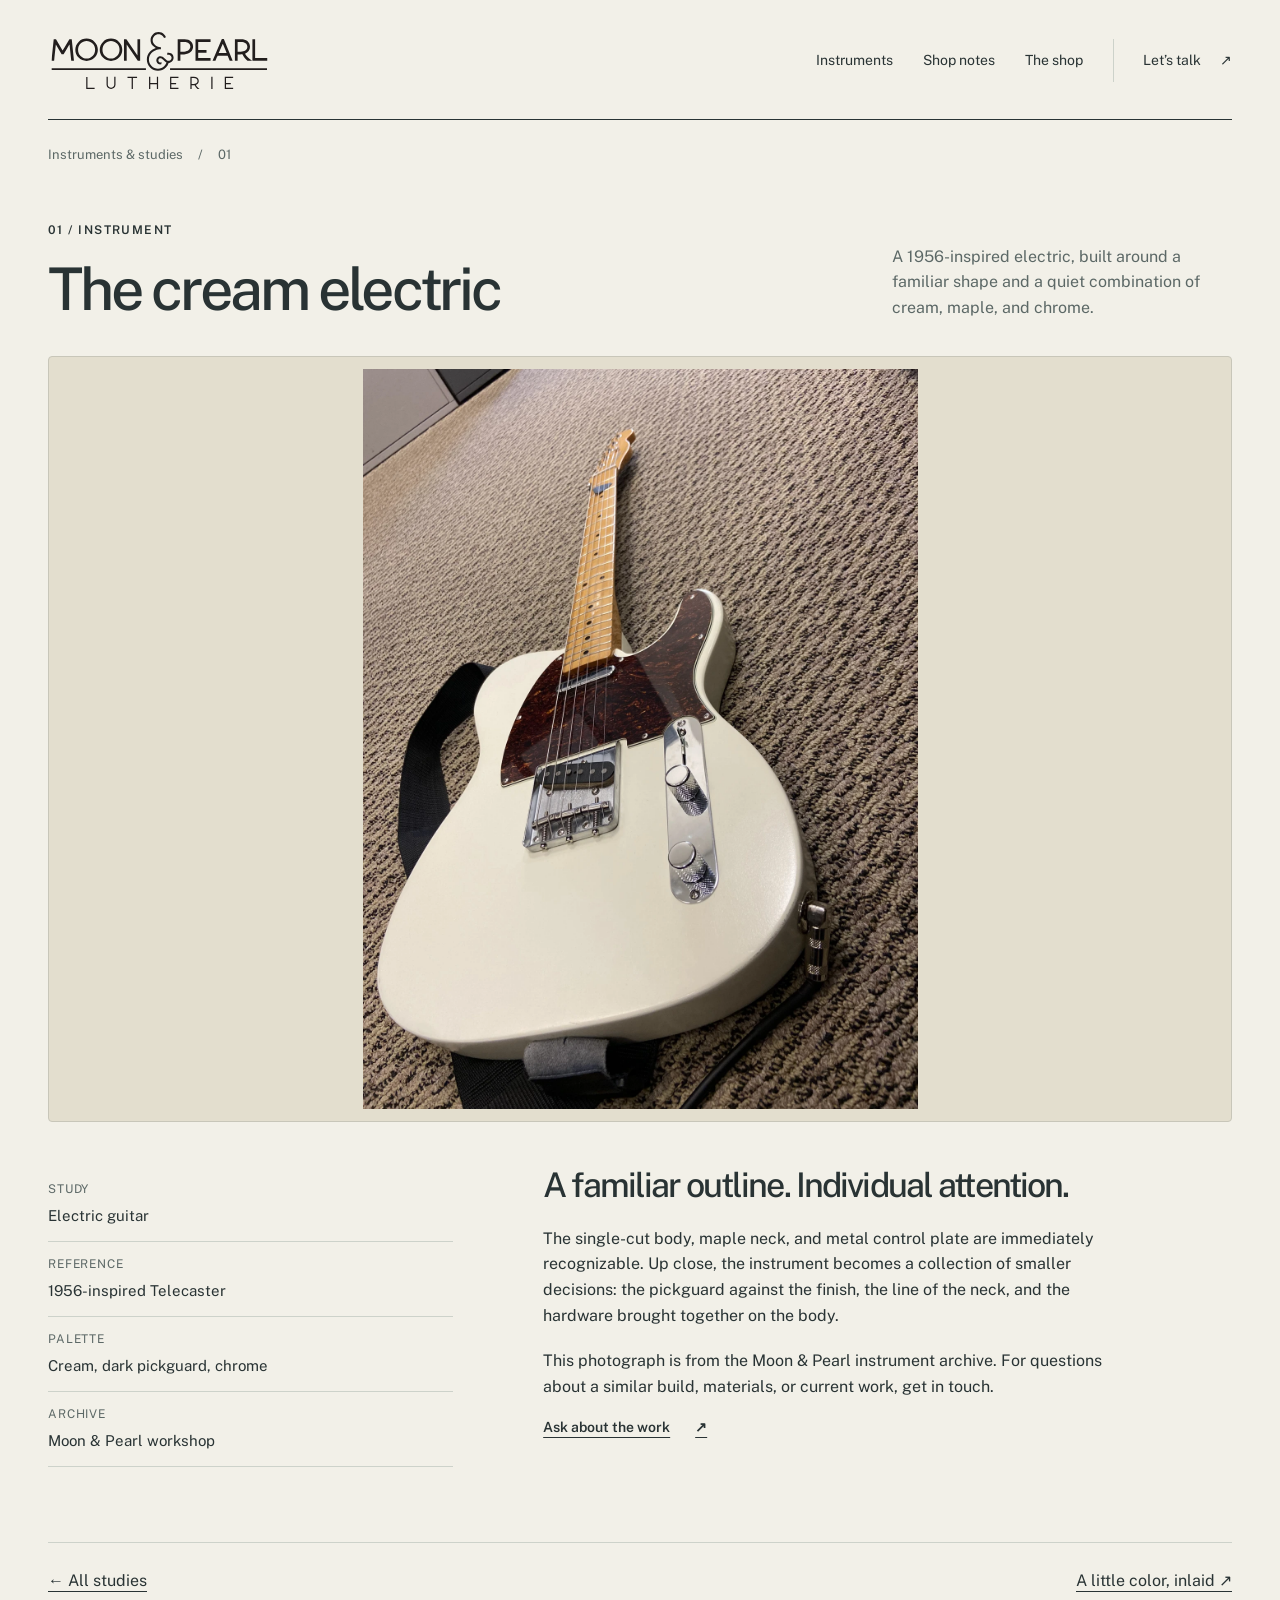
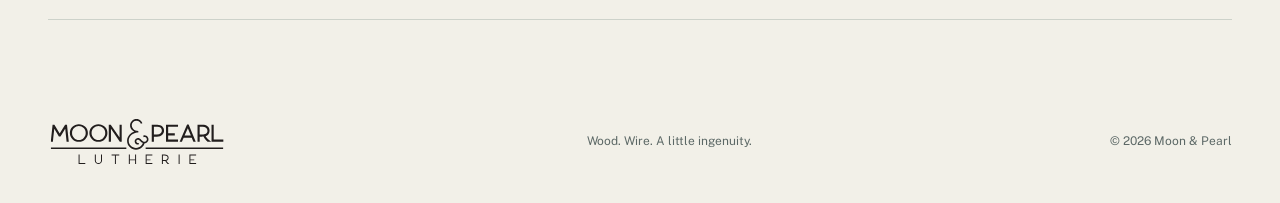
==== cream-electric.html @ 50c58dfc "Rebuild Moon and Pearl around the real workshop identity" ====
<!doctype html><html lang="en"><head><meta charset="utf-8"><meta name="viewport" content="width=device-width, initial-scale=1"><meta name="theme-color" content="#f2f0e8"><meta name="description" content="A 1956-inspired electric, built around a familiar shape and a quiet combination of cream, maple, and chrome."><title>The cream electric · Moon &amp; Pearl Lutherie</title><link rel="icon" href="assets/favicon.png"><link rel="stylesheet" href="styles.css"><script src="script.js" defer></script></head><body><a class="skip-link" href="#main">Skip to content</a><header class="masthead wrap">
    <a class="brand" href="index.html" aria-label="Moon and Pearl Lutherie home"><img src="assets/moon-and-pearl.svg" width="372" height="110" alt="Moon & Pearl Lutherie"></a>
    <nav aria-label="Main navigation"><a href="index.html#instruments">Instruments</a><a href="index.html#notes">Shop notes</a><a href="index.html#shop">The shop</a><a class="nav-contact" href="index.html#contact">Let’s talk <span aria-hidden="true">↗</span></a></nav>
  </header><main id="main" class="wrap"><div class="breadcrumb"><a href="index.html#instruments">Instruments &amp; studies</a><span aria-hidden="true">/</span><span>01</span></div><section class="study-intro"><div><p class="eyebrow">01 / Instrument</p><h1>The cream electric</h1></div><p>A 1956-inspired electric, built around a familiar shape and a quiet combination of cream, maple, and chrome.</p></section><figure class="study-image"><img src="assets/cream-electric.webp" alt="Cream electric guitar with a dark pickguard, maple neck, and chrome hardware" fetchpriority="high" width="1350" height="1800"></figure><section class="study-body"><dl><div><dt>Study</dt><dd>Electric guitar</dd></div><div><dt>Reference</dt><dd>1956-inspired Telecaster</dd></div><div><dt>Palette</dt><dd>Cream, dark pickguard, chrome</dd></div><div><dt>Archive</dt><dd>Moon &amp; Pearl workshop</dd></div></dl><div><h2>A familiar outline. Individual attention.</h2><p>The single-cut body, maple neck, and metal control plate are immediately recognizable. Up close, the instrument becomes a collection of smaller decisions: the pickguard against the finish, the line of the neck, and the hardware brought together on the body.</p><p>This photograph is from the Moon & Pearl instrument archive. For questions about a similar build, materials, or current work, get in touch.</p><a class="text-link" href="mailto:moonandpearllutherie@gmail.com">Ask about the work <span aria-hidden="true">↗</span></a></div></section><nav class="study-next" aria-label="More instrument studies"><a href="index.html#instruments">← All studies</a><a href="custom-inlays.html">A little color, inlaid ↗</a></nav></main><footer class="footer wrap"><a href="index.html" aria-label="Back to top"><img src="assets/moon-and-pearl.svg" width="372" height="110" alt="Moon & Pearl Lutherie"></a><p>Wood. Wire. A little ingenuity.</p><span>© <span data-year>2026</span> Moon & Pearl</span></footer></body></html>
---- styles.css ----
@font-face{font-family:Public Sans;src:url('assets/public-sans.ttf') format('truetype');font-style:normal;font-weight:100 900;font-display:swap}
:root{--paper:#f2f0e8;--surface:#fbfaf5;--ink:#293334;--muted:#5c6866;--line:#cdd2ca;--green:#54756a;--blue:#426f9b;--lilac:#e4ddea;--sand:#e8dfc9;--radius:5px;--font:'Public Sans',Arial,Helvetica,sans-serif}
*{box-sizing:border-box}html{scroll-behavior:smooth;scroll-padding-top:24px}body{margin:0;background:var(--paper);color:var(--ink);font:400 16px/1.6 var(--font);-webkit-font-smoothing:antialiased}img{display:block;max-width:100%;height:auto}a{color:inherit;text-underline-offset:5px}button{font:inherit;color:inherit}a,button{-webkit-tap-highlight-color:transparent}button{cursor:pointer}button:focus-visible,a:focus-visible{outline:3px solid var(--blue);outline-offset:5px}::selection{background:#d9ccec}h1,h2,h3,p,figure{margin:0}h1,h2,h3{font-weight:500;line-height:1.09;letter-spacing:-.055em}h1{font-size:clamp(44px,4.6vw,66px)}h2{font-size:clamp(35px,3.7vw,51px)}h3{font-size:24px;letter-spacing:-.035em}h1 span,h2 span{color:var(--green)}p{max-width:60ch}.wrap{max-width:1240px;width:calc(100% - 96px);margin-inline:auto}.eyebrow{font-size:12px;text-transform:uppercase;letter-spacing:.12em;font-weight:600;line-height:1.5}.skip-link{position:fixed;top:10px;left:10px;background:var(--ink);color:white;padding:12px 20px;z-index:100;transform:translateY(-150%)}.skip-link:focus{transform:none}.masthead{display:flex;align-items:center;justify-content:space-between;gap:36px;padding-block:27px 25px;border-bottom:1px solid var(--ink)}.brand{flex:0 0 225px}.brand img{width:225px;mix-blend-mode:multiply}.masthead nav{display:flex;align-items:center;gap:30px}.masthead nav a{font-size:14px;text-decoration:none;padding-block:10px;white-space:nowrap}.masthead nav a:hover{text-decoration:underline}.masthead .nav-contact{border-left:1px solid var(--line);padding-left:29px}.nav-contact span{margin-left:16px}.hero{padding-top:20px;padding-bottom:44px}.hero-topline{display:flex;justify-content:space-between;font-size:12px;letter-spacing:.045em;color:var(--muted)}.hero-grid{display:grid;grid-template-columns:.9fr 1.1fr;gap:50px;align-items:center;margin-top:43px}.hero-copy .eyebrow{margin-bottom:24px}.hero-copy .intro{max-width:36ch;margin:25px 0 27px;color:var(--muted);font-size:17px}.button{min-height:48px;border:1px solid var(--ink);border-radius:var(--radius);display:inline-flex;align-items:center;justify-content:space-between;gap:35px;padding:12px 20px;text-decoration:none;font-size:14px;font-weight:600;transition:background .16s,transform .16s;box-shadow:0 3px 0 #bcc4bc}.button.primary{color:var(--surface);background:var(--ink)}.button:hover{background:#40574e}.button:active{transform:translateY(2px);box-shadow:0 1px 0 #bcc4bc}.hero-footnote{display:flex;align-items:center;gap:12px;font-size:12px;line-height:1.45;color:var(--muted);margin-top:35px}.mini-rule{width:30px;border-top:1px solid var(--muted)}.photo-mount{position:relative;padding:11px;background:#e3dece;border:1px solid #c8c6b9;border-radius:5px;box-shadow:0 4px 0 #d5d4c6}.hero-photo img{width:100%;height:440px;object-fit:cover;object-position:53% 50%;border-radius:1px}.photo-index{position:absolute;left:26px;top:26px;background:var(--surface);border:1px solid #dddaca;border-radius:2px;padding:5px 9px;font-size:10px;letter-spacing:.13em}.hero-photo figcaption,.detail-figure figcaption{display:flex;justify-content:space-between;gap:16px;font-size:12px;color:var(--muted);padding-top:15px}.hero-photo figcaption span:last-child{text-align:right}.detail-strip{display:flex;align-items:center;justify-content:space-between;gap:25px;border-top:1px solid var(--line);border-bottom:1px solid var(--line);padding-block:23px}.detail-strip>.eyebrow{max-width:160px;color:var(--muted)}.detail-strip p{font-size:20px;letter-spacing:-.035em}.detail-strip p span{color:var(--muted)}.fret-motif{height:32px;width:200px;display:grid;grid-template-columns:1.9fr 1.79fr 1.69fr 1.59fr 1.5fr 1.41fr 1.33fr 1.26fr 1.19fr 1.12fr 1.06fr 1fr;border-top:1px solid #94a499;border-bottom:1px solid #94a499;background:linear-gradient(to bottom,transparent 48%,#bbc5ba 49%,#bbc5ba 52%,transparent 53%);flex-shrink:0}.fret-motif i{border-left:1px solid #94a499}.fret-motif i:last-child{border-right:1px solid #94a499}.section{padding-block:85px}.section-heading{display:flex;justify-content:space-between;align-items:flex-end;gap:50px;margin-bottom:36px}.section-heading .eyebrow{margin-bottom:21px}.section-heading>p,.section-heading>div+div{max-width:365px;color:var(--muted)}.work-grid{display:grid;grid-template-columns:repeat(3,minmax(0,1fr));gap:26px}.work-link{display:block;text-decoration:none}.work-image{position:relative;overflow:hidden;background:#dfdfd1;border:1px solid #c8cabc;border-radius:4px}.work-image img{width:100%;aspect-ratio:1.12;object-fit:cover;transition:transform .25s}.work-link:hover .work-image img{transform:scale(1.025)}.work-link:hover h3{text-decoration:underline;text-underline-offset:5px}.image-label{position:absolute;left:13px;top:13px;padding:5px 9px;border:1px solid #dedfd5;background:var(--surface);font-size:12px;border-radius:2px}.open-mark{position:absolute;bottom:12px;right:12px;width:33px;height:33px;display:grid;place-items:center;background:var(--surface);border-radius:3px}.inlay-image img{object-position:50% 15%}.work-heading{display:flex;align-items:center;justify-content:space-between;gap:12px;margin:20px 0 9px}.work-heading h3{font-size:23px}.work-number{font-size:12px;color:var(--muted)}.work-link>p{font-size:14px;color:var(--muted);line-height:1.6;min-height:45px}.work-tags{display:flex;gap:10px;flex-wrap:wrap;margin-top:17px;border-top:1px solid var(--line);padding-top:12px;font-size:12px;color:var(--muted)}.work-tags span+span:before{content:'/';margin-right:10px;color:#919b92}.detail-section{background:#e8ece3;border-block:1px solid #cdd5c7;padding-block:65px}.detail-layout{display:grid;grid-template-columns:.86fr 1.14fr;gap:70px;align-items:center}.detail-copy>.eyebrow{margin-bottom:20px}.detail-copy>p:not(.eyebrow){color:var(--muted);margin-top:22px}.detail-tabs{display:flex;gap:5px;flex-wrap:wrap;border-bottom:1px solid #bdc9b8;padding-bottom:12px;margin-top:30px}.detail-tabs button{border:1px solid transparent;border-radius:3px;background:transparent;font-size:14px;min-height:44px;padding:8px 14px}.detail-tabs button[aria-pressed=true]{background:var(--ink);color:var(--surface);border-color:var(--ink)}.detail-tabs button:hover:not([aria-pressed=true]){background:#d5dfcf}.detail-description{padding-top:22px;min-height:155px}.detail-description .eyebrow{font-size:12px;color:var(--muted)}.detail-description h3{font-size:22px;margin:9px 0}.detail-description p{font-size:14px;color:var(--muted)}.detail-photo-wrap{padding:22px;position:relative;border:1px solid #bdc9b8;background:#f4f4e9}.detail-photo-wrap img{width:100%;aspect-ratio:1.12;object-fit:cover}.corner-mark{position:absolute;width:11px;height:11px;border-top:1px solid var(--green);border-left:1px solid var(--green);top:9px;left:9px}.corner-mark--two{top:auto;left:auto;bottom:9px;right:9px;transform:rotate(180deg)}.text-link{display:inline-flex;align-items:center;gap:25px;font-size:14px;font-weight:600;margin-top:17px;color:var(--ink)}.notes-grid{display:grid;grid-template-columns:repeat(3,minmax(0,1fr));gap:22px}.note-card{display:flex;flex-direction:column;position:relative;padding:23px;background:#e8dfc9;border:1px solid #c8c2b2;border-radius:5px;text-decoration:none;box-shadow:0 3px 0 #dcd6c5;transition:transform .18s,background .18s}.note-card:hover{transform:translateY(-3px);background:#e4d8be}.note-blue{background:#dce6e9;border-color:#bdcdd0;box-shadow:0 3px 0 #cddadc}.note-blue:hover{background:#d1e0e5}.note-lilac{background:var(--lilac);border-color:#ccc1d3;box-shadow:0 3px 0 #d7cddd}.note-lilac:hover{background:#dcd1e5}.note-top{display:flex;justify-content:space-between;gap:12px;font-size:12px}.note-symbol{height:81px;margin:30px 0 20px;display:flex;align-items:center;gap:8px}.binding-symbol span{display:block;height:56px;width:30px;border:1px solid #7c795b;border-radius:30px}.binding-symbol span:nth-child(2){width:80px}.binding-symbol span:nth-child(3){width:4px;background:#9f9873;border-radius:0}.jig-symbol span{display:block;height:60px;width:95px;border:1px solid #73919a;background:#a3bbc755;transform:translate(8px,7px)}.jig-symbol span+span{margin-left:-72px;transform:translate(0,-7px);background:#edf2ef88}.revision-symbol{gap:14px}.revision-symbol span{font-size:36px;font-weight:400;color:#726582;line-height:1}.revision-symbol span:not(:last-child){text-decoration:line-through;text-decoration-thickness:1px;opacity:.65}.revision-symbol span:last-child{display:grid;place-items:center;width:51px;height:51px;border:1px solid #8a7a97;border-radius:50%}.note-card h3{font-size:29px;margin-bottom:18px}.note-card>p{font-size:14px;color:#4f5955;margin-bottom:26px;max-width:28ch}.note-bottom{display:flex;justify-content:space-between;border-top:1px solid #7c83734d;padding-top:13px;margin-top:auto;font-size:12px}.shop-section{display:grid;grid-template-columns:1fr 1fr;gap:80px;align-items:center;border-top:1px solid var(--line);padding-top:70px}.shop-photo img{aspect-ratio:1.12;width:100%;object-fit:cover;border-radius:3px}.shop-photo figcaption{font-size:12px;color:var(--muted);padding-top:12px}.shop-copy>.eyebrow{margin-bottom:20px}.shop-copy>p:not(.eyebrow){margin-top:23px;color:var(--muted)}.shop-signoff{display:flex;gap:25px;align-items:center;border-top:1px solid var(--line);padding-top:20px;margin-top:30px}.shop-signoff>span:first-child{font-size:18px;letter-spacing:-.025em}.shop-signoff>span:last-child{font-size:12px;color:var(--muted);border-left:1px solid var(--line);padding-left:25px}.contact-section{background:#e3e7db;border-block:1px solid #c7d0be;padding-block:60px}.contact-layout{display:grid;grid-template-columns:1.1fr .9fr;align-items:center;gap:80px}.contact-layout .eyebrow{margin-bottom:20px}.contact-layout h2{font-size:clamp(40px,4.3vw,60px)}.contact-layout p{color:var(--muted);margin-top:24px;max-width:45ch}.contact-actions{display:flex;flex-direction:column;align-items:flex-start;gap:19px}.contact-actions .button{min-width:285px}.contact-email{font-size:14px;overflow-wrap:anywhere}.contact-actions .text-link{margin:0}.contact-actions p{font-size:12px;margin:4px 0 0}.footer{display:flex;align-items:center;justify-content:space-between;gap:25px;padding-block:35px}.footer img{width:180px;mix-blend-mode:multiply}.footer p,.footer>span{font-size:12px;color:var(--muted)}
/* Archive pages */
.breadcrumb{display:flex;gap:15px;align-items:center;font-size:13px;color:var(--muted);margin-top:25px}.breadcrumb a{text-decoration:none}.breadcrumb a:hover{text-decoration:underline}.study-intro{display:flex;align-items:flex-end;justify-content:space-between;gap:40px;margin:55px 0 35px}.study-intro h1{max-width:15ch;margin-top:18px}.study-intro>p{max-width:34ch;color:var(--muted)}.study-image{padding:12px;background:#e3dece;border:1px solid #c8c6b9;border-radius:4px}.study-image img{width:100%;max-height:740px;object-fit:contain}.study-body{display:grid;grid-template-columns:1fr 1.7fr;gap:90px;padding-block:45px 75px}.study-body dl{margin:0}.study-body dl div{border-bottom:1px solid var(--line);padding:13px 0}.study-body dt{font-size:12px;text-transform:uppercase;letter-spacing:.07em;color:var(--muted)}.study-body dd{margin:5px 0 0;font-size:15px}.study-body h2{font-size:34px;margin-bottom:22px}.study-body p+p{margin-top:20px}.study-next{display:flex;align-items:center;justify-content:space-between;gap:30px;border-block:1px solid var(--line);padding-block:25px;margin-bottom:60px}.study-next a{font-size:16px}.notes-intro{max-width:760px;padding:60px 0}.notes-intro h1{margin:19px 0 25px}.notes-intro>p:last-child{color:var(--muted);max-width:50ch}.long-note{display:grid;grid-template-columns:200px 1fr;gap:60px;padding:50px 0;border-top:1px solid var(--line);scroll-margin-top:30px}.long-note .note-kicker{font-size:12px;color:var(--muted);text-transform:uppercase;letter-spacing:.08em}.long-note h2{font-size:38px;margin-bottom:25px}.long-note p{max-width:65ch;color:var(--muted)}.long-note p+p{margin-top:20px}.long-note blockquote{font-size:28px;line-height:1.3;letter-spacing:-.035em;border-left:2px solid var(--green);padding-left:25px;margin:30px 0;color:var(--ink)}.notes-end{margin:10px 0 70px;border-top:1px solid var(--line);padding-top:30px;color:var(--muted);font-size:14px}
@media(min-width:1500px){.hero-photo img{height:490px}.hero-grid{gap:70px}}
@media(max-width:1050px){.wrap{width:calc(100% - 56px)}.masthead nav{gap:19px}.brand,.brand img{width:200px;flex-basis:200px}.masthead .nav-contact{padding-left:19px}.hero-grid{gap:30px;grid-template-columns:1fr 1fr}.hero-photo img{height:405px}.hero-copy .intro{font-size:16px}.hero-footnote{margin-top:27px}.hero-photo figcaption{flex-direction:column;gap:3px}.hero-photo figcaption span:last-child{text-align:left}.fret-motif{width:140px}.detail-layout{gap:35px}.work-grid{gap:18px}.work-heading h3{font-size:21px}.section-heading{gap:35px}.section-heading>p,.section-heading>div+div{max-width:300px}.shop-section{gap:40px}.contact-layout{gap:40px}.note-card{padding:20px}.note-card h3{font-size:25px}.footer{flex-wrap:wrap}}
@media(max-width:760px){.wrap{width:calc(100% - 40px)}.masthead{padding-block:22px 15px;flex-direction:column;gap:16px;align-items:flex-start}.brand{flex-basis:auto}.brand,.brand img{width:210px}.masthead nav{width:100%;justify-content:space-between;gap:10px}.masthead nav a{font-size:13px;padding-block:7px}.masthead .nav-contact{padding-left:0;border:0}.nav-contact span{margin-left:7px}.hero{padding-top:16px;padding-bottom:30px}.hero-topline{font-size:12px;gap:15px}.hero-topline span:last-child{text-align:right;max-width:155px}.hero-grid{grid-template-columns:1fr;gap:30px;margin-top:35px}.hero-copy .eyebrow{margin-bottom:18px}h1{font-size:clamp(44px,9vw,64px)}.hero-copy .intro{max-width:42ch;margin-top:22px}.hero-footnote{display:none}.hero-photo img{height:auto;aspect-ratio:1.25;object-fit:cover}.hero-photo figcaption{flex-direction:row;font-size:12px;gap:14px}.hero-photo figcaption span:last-child{text-align:right;max-width:120px}.detail-strip{flex-wrap:wrap;gap:10px 20px;padding-block:20px}.detail-strip>.eyebrow{max-width:none;width:100%}.detail-strip p{font-size:18px}.fret-motif{width:100px;height:24px}.section{padding-block:55px}.section-heading{display:block;margin-bottom:28px}.section-heading .eyebrow{margin-bottom:17px}.section-heading>p,.section-heading>div+div{max-width:45ch;margin-top:23px}.work-grid{grid-template-columns:1fr;gap:35px}.work-image img{aspect-ratio:1.3}.work-heading{margin-top:16px}.work-heading h3{font-size:25px}.work-link>p{min-height:auto}.work-tags{margin-top:14px}.detail-section{padding-block:48px}.detail-layout{grid-template-columns:1fr;gap:25px}.detail-copy>p:not(.eyebrow){max-width:45ch}.detail-description{min-height:0}.detail-photo-wrap{padding:16px}.corner-mark{top:5px;left:5px;width:7px;height:7px}.corner-mark--two{top:auto;left:auto;bottom:5px;right:5px}.detail-photo-wrap img{aspect-ratio:1.3}.detail-figure figcaption{font-size:12px}.notes-grid{grid-template-columns:1fr;gap:18px}.note-card{padding:22px;display:grid;grid-template-columns:1fr 90px;column-gap:15px}.note-top{grid-column:1/-1}.note-symbol{grid-column:2;grid-row:2/4;margin:22px 0 10px;align-self:center;transform:scale(.68);transform-origin:center;min-width:100px}.note-card h3{grid-column:1;grid-row:2;font-size:28px;margin:25px 0 14px}.note-card>p{grid-column:1;grid-row:3;margin-bottom:23px}.note-bottom{grid-column:1/-1}.shop-section{grid-template-columns:1fr;gap:28px}.shop-photo{order:2}.shop-photo img{aspect-ratio:1.3}.shop-copy h2 br:last-child{display:none}.shop-signoff{margin-top:25px}.contact-section{padding-block:47px}.contact-layout{grid-template-columns:1fr;gap:32px}.contact-actions{gap:17px}.contact-actions .button{min-width:0;width:100%;max-width:380px}.footer{padding-block:28px;gap:20px;justify-content:space-between}.footer img{width:170px}.footer p{display:none}.footer>span{max-width:130px;text-align:right}.study-intro{display:block;margin-top:38px}.study-intro>p{margin-top:25px;max-width:45ch}.study-body{grid-template-columns:1fr;gap:30px;padding-block:25px 45px}.study-body dl{display:grid;grid-template-columns:1fr 1fr;gap:0 20px}.study-body h2{font-size:30px}.study-image{padding:7px}.study-next{align-items:flex-start;margin-bottom:40px}.study-next a{font-size:14px}.notes-intro{padding-block:40px}.long-note{grid-template-columns:1fr;gap:16px;padding-block:35px}.long-note h2{font-size:32px}.long-note blockquote{font-size:25px}}
@media(max-width:380px){.wrap{width:calc(100% - 30px)}.masthead nav{gap:8px}.masthead nav a{font-size:12px}.fret-motif{display:none}.photo-index{font-size:9px;left:19px;top:19px}.note-card{grid-template-columns:1fr 65px}.note-symbol{transform:scale(.52);transform-origin:left}.shop-signoff{gap:15px}.shop-signoff>span:last-child{padding-left:15px}.footer img{width:145px}}
@media(prefers-reduced-motion:reduce){html{scroll-behavior:auto}*,*::before,*::after{transition:none!important;animation:none!important}.work-link:hover .work-image img,.note-card:hover{transform:none}}

[hidden]{display:none!important}
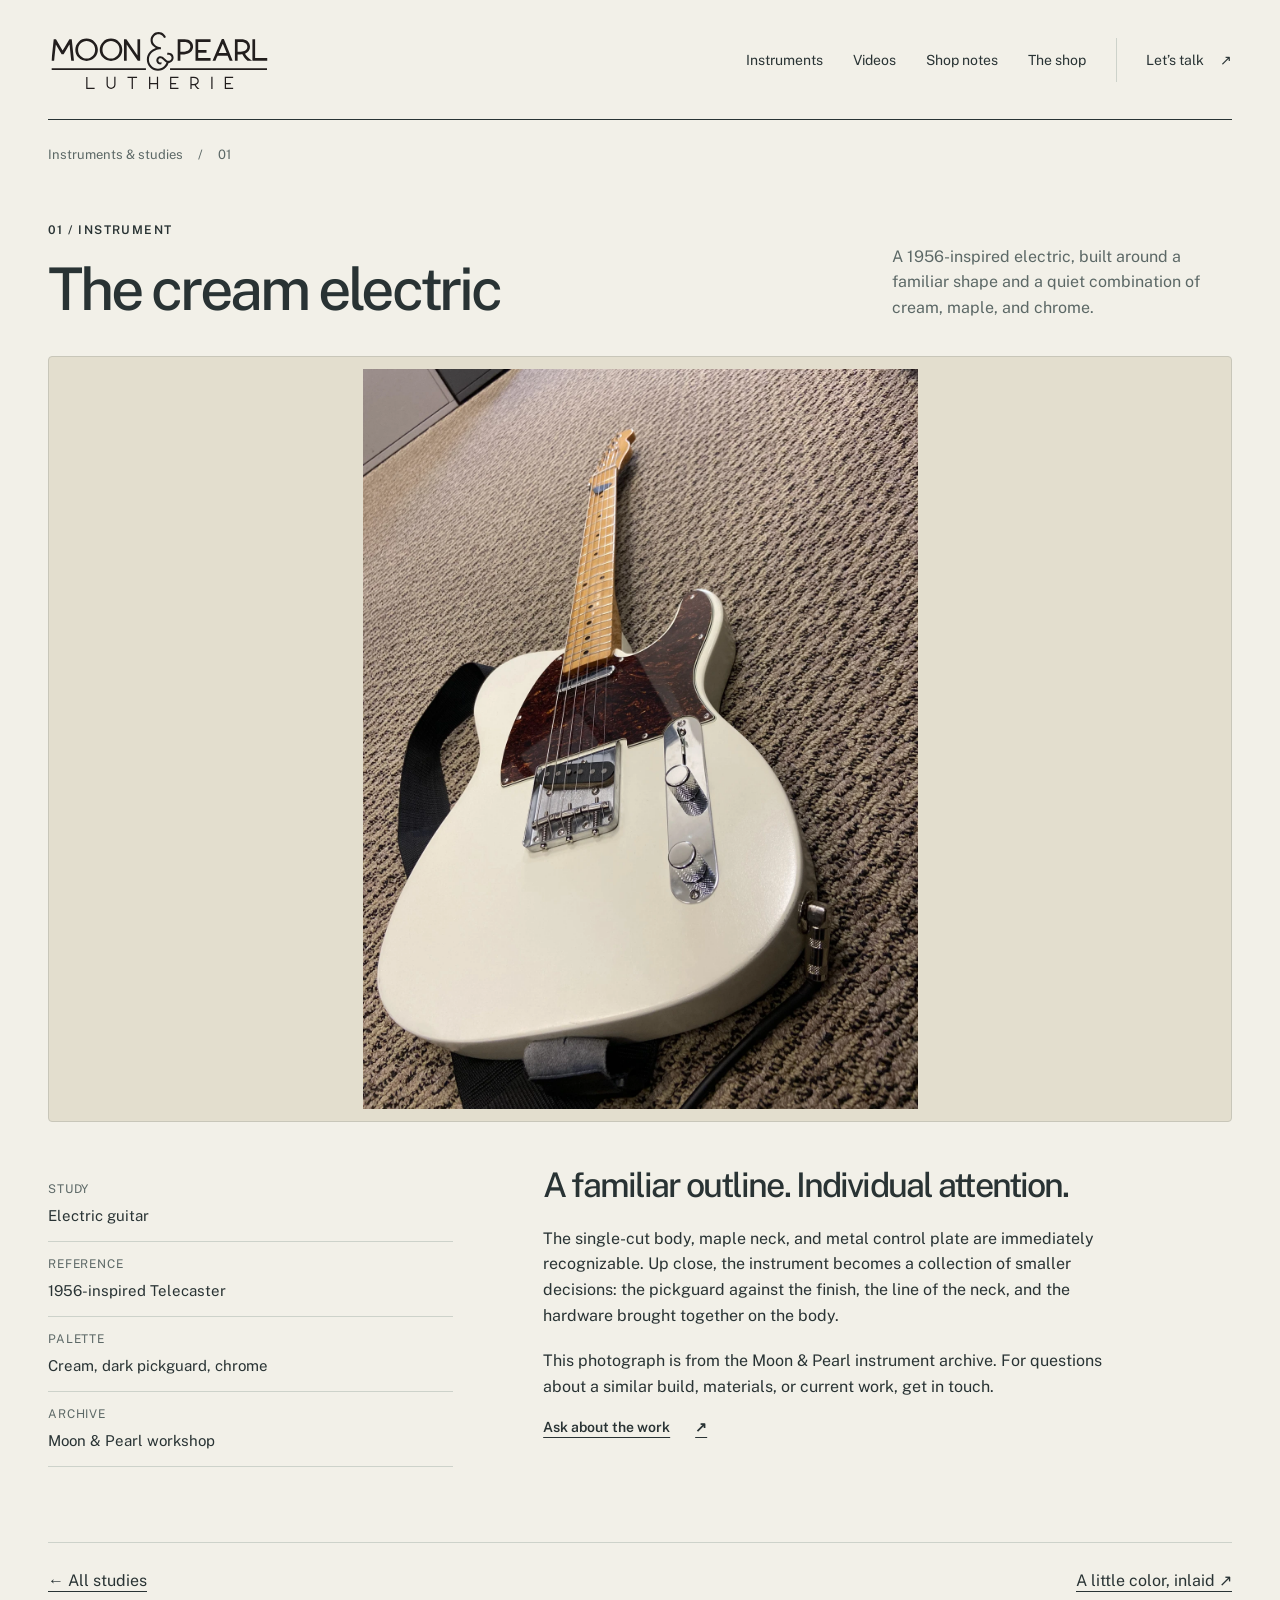
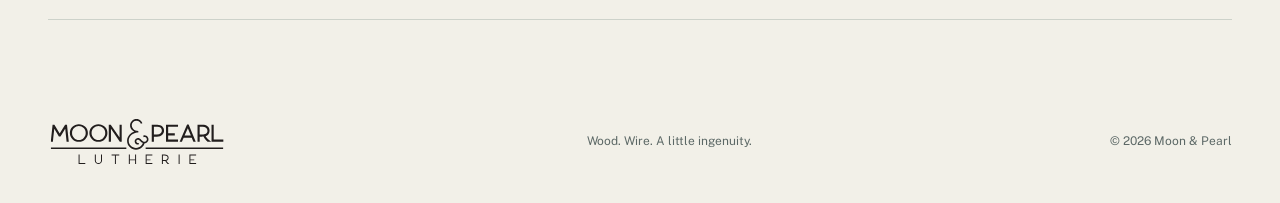
==== commit 0d2f0a25: "Add video gallery with the turquoise inlay reel" ====
--- a/cream-electric.html
+++ b/cream-electric.html
@@ -1,4 +1,4 @@
 <!doctype html><html lang="en"><head><meta charset="utf-8"><meta name="viewport" content="width=device-width, initial-scale=1"><meta name="theme-color" content="#f2f0e8"><meta name="description" content="A 1956-inspired electric, built around a familiar shape and a quiet combination of cream, maple, and chrome."><title>The cream electric · Moon &amp; Pearl Lutherie</title><link rel="icon" href="assets/favicon.png"><link rel="stylesheet" href="styles.css"><script src="script.js" defer></script></head><body><a class="skip-link" href="#main">Skip to content</a><header class="masthead wrap">
     <a class="brand" href="index.html" aria-label="Moon and Pearl Lutherie home"><img src="assets/moon-and-pearl.svg" width="372" height="110" alt="Moon & Pearl Lutherie"></a>
-    <nav aria-label="Main navigation"><a href="index.html#instruments">Instruments</a><a href="index.html#notes">Shop notes</a><a href="index.html#shop">The shop</a><a class="nav-contact" href="index.html#contact">Let’s talk <span aria-hidden="true">↗</span></a></nav>
+    <nav aria-label="Main navigation"><a href="index.html#instruments">Instruments</a><a href="gallery.html">Videos</a><a href="index.html#notes">Shop notes</a><a href="index.html#shop">The shop</a><a class="nav-contact" href="index.html#contact">Let’s talk <span aria-hidden="true">↗</span></a></nav>
   </header><main id="main" class="wrap"><div class="breadcrumb"><a href="index.html#instruments">Instruments &amp; studies</a><span aria-hidden="true">/</span><span>01</span></div><section class="study-intro"><div><p class="eyebrow">01 / Instrument</p><h1>The cream electric</h1></div><p>A 1956-inspired electric, built around a familiar shape and a quiet combination of cream, maple, and chrome.</p></section><figure class="study-image"><img src="assets/cream-electric.webp" alt="Cream electric guitar with a dark pickguard, maple neck, and chrome hardware" fetchpriority="high" width="1350" height="1800"></figure><section class="study-body"><dl><div><dt>Study</dt><dd>Electric guitar</dd></div><div><dt>Reference</dt><dd>1956-inspired Telecaster</dd></div><div><dt>Palette</dt><dd>Cream, dark pickguard, chrome</dd></div><div><dt>Archive</dt><dd>Moon &amp; Pearl workshop</dd></div></dl><div><h2>A familiar outline. Individual attention.</h2><p>The single-cut body, maple neck, and metal control plate are immediately recognizable. Up close, the instrument becomes a collection of smaller decisions: the pickguard against the finish, the line of the neck, and the hardware brought together on the body.</p><p>This photograph is from the Moon & Pearl instrument archive. For questions about a similar build, materials, or current work, get in touch.</p><a class="text-link" href="mailto:moonandpearllutherie@gmail.com">Ask about the work <span aria-hidden="true">↗</span></a></div></section><nav class="study-next" aria-label="More instrument studies"><a href="index.html#instruments">← All studies</a><a href="custom-inlays.html">A little color, inlaid ↗</a></nav></main><footer class="footer wrap"><a href="index.html" aria-label="Back to top"><img src="assets/moon-and-pearl.svg" width="372" height="110" alt="Moon & Pearl Lutherie"></a><p>Wood. Wire. A little ingenuity.</p><span>© <span data-year>2026</span> Moon & Pearl</span></footer></body></html>
--- a/styles.css
+++ b/styles.css
@@ -10,3 +10,7 @@
 @media(prefers-reduced-motion:reduce){html{scroll-behavior:auto}*,*::before,*::after{transition:none!important;animation:none!important}.work-link:hover .work-image img,.note-card:hover{transform:none}}
 
 [hidden]{display:none!important}
+
+.hero-actions{display:flex;align-items:center;flex-wrap:wrap;gap:18px 24px}.hero-actions .text-link{margin-top:0;min-height:44px}.showcase-note{margin-top:17px;max-width:39ch;font-size:14px;line-height:1.6;color:var(--muted)}.showcase-note a{display:inline-block;margin-top:5px}.hero-actions .button{max-width:100%;gap:20px}
+
+.reel-feature{display:grid;grid-template-columns:1fr minmax(0,440px);gap:65px;align-items:start;padding:0 0 60px}.reel-copy>.eyebrow{margin-bottom:20px}.reel-copy>p:not(.eyebrow){color:var(--muted);margin-top:24px;max-width:39ch}.reel-copy .reel-date{font-size:13px}.reel-copy .text-link{display:flex;width:fit-content}.reel-player{min-width:0}.reel-cover{border:1px solid var(--line);border-radius:5px;overflow:hidden;background:var(--surface)}.reel-cover img{width:100%;aspect-ratio:1;object-fit:cover}.reel-cover-caption{padding:18px;display:flex;flex-direction:column;gap:16px;font-size:13px;color:var(--muted)}.reel-cover-caption .button{justify-content:center;gap:12px;width:100%;white-space:normal}.reel-status{font-size:13px;color:var(--muted);margin-top:16px}.reel-fallback{font-size:14px}.instagram-frame{display:block;width:100%;height:760px;border:1px solid var(--line);border-radius:5px;background:white}.masthead nav{flex-wrap:wrap}.masthead nav a{min-height:44px;display:inline-flex;align-items:center}@media(max-width:760px){.reel-feature{grid-template-columns:1fr;gap:28px;padding-bottom:40px}.reel-copy h2{font-size:36px}.reel-player{width:100%;max-width:440px;margin-inline:auto}.masthead nav{justify-content:flex-start;gap:4px 18px}.instagram-frame{height:710px}}@media(max-width:380px){.masthead nav{gap:2px 14px}}
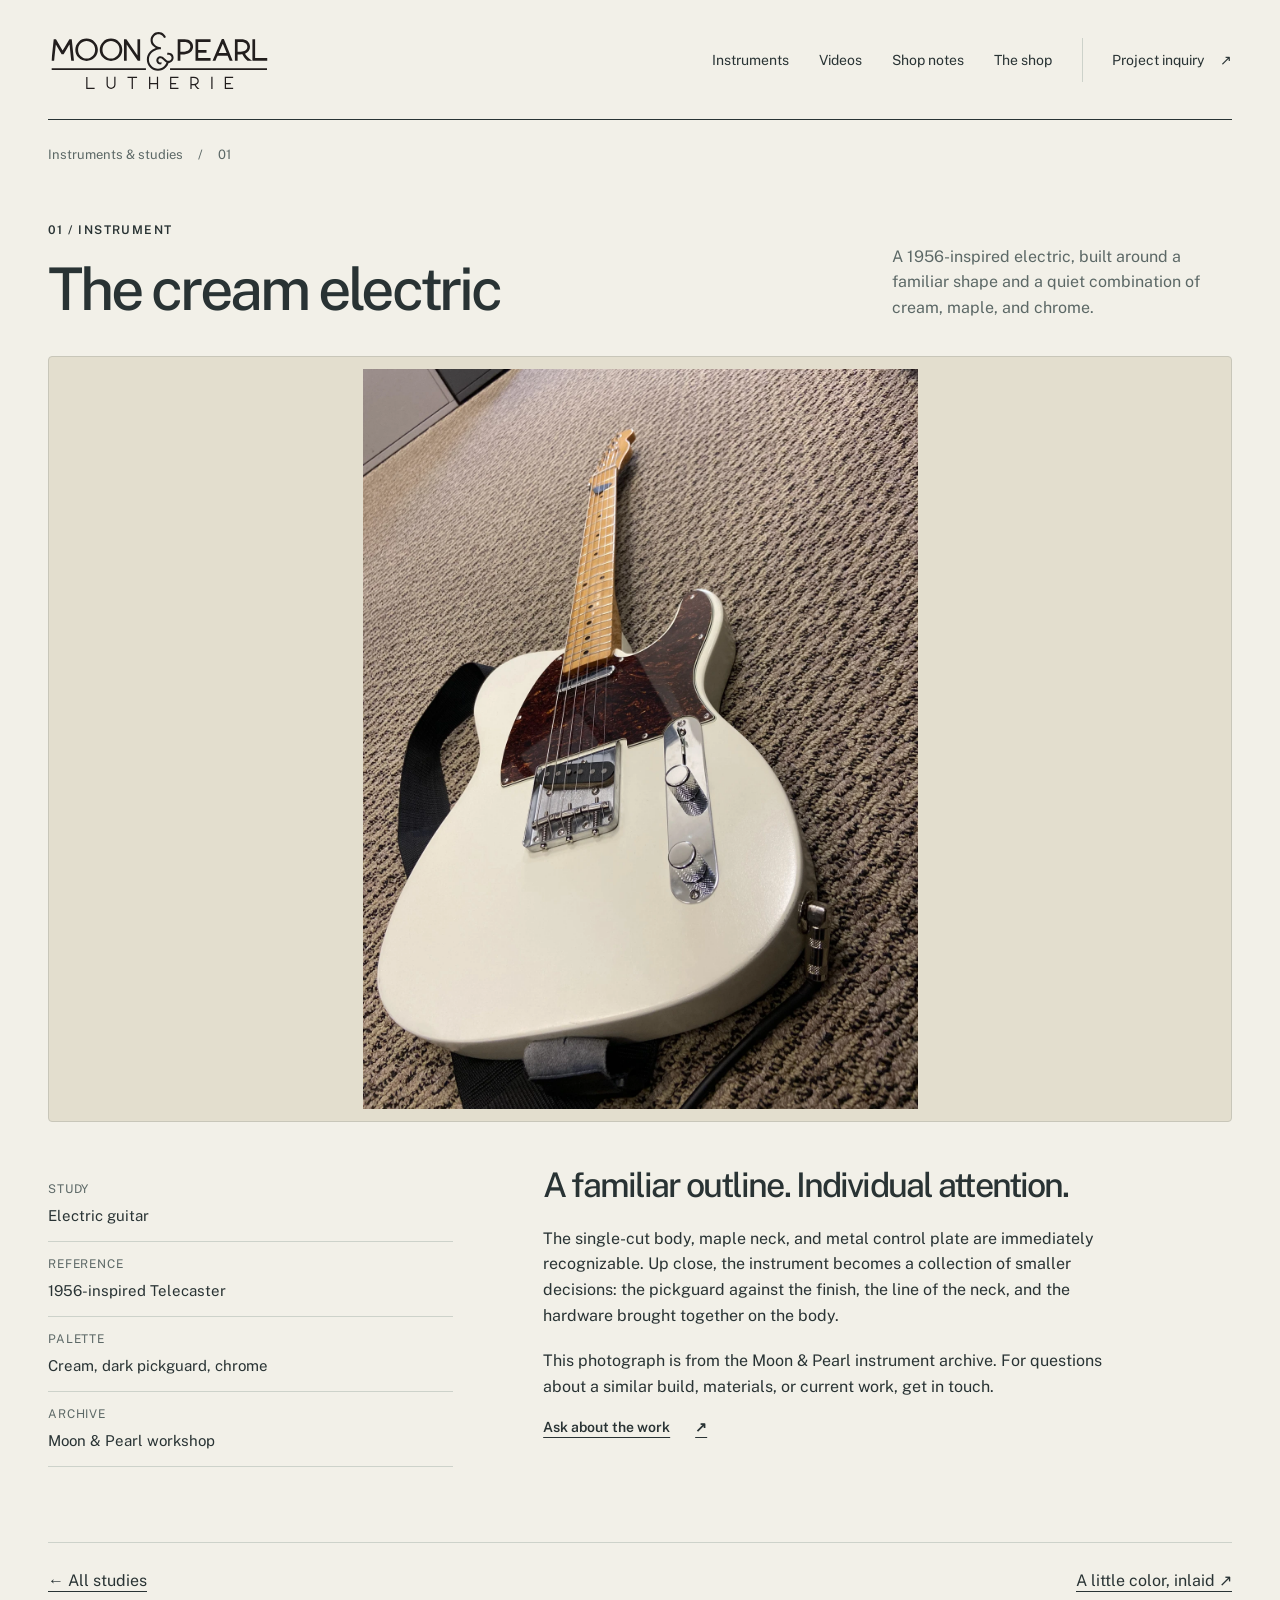
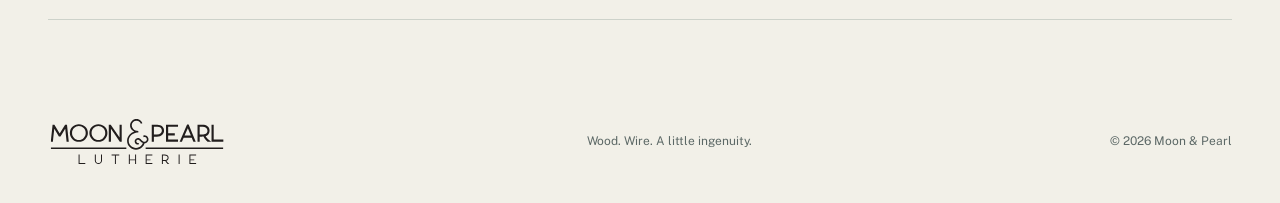
==== commit a64585e8: "Add neck project inquiries and clarify current workshop availability" ====
--- a/cream-electric.html
+++ b/cream-electric.html
@@ -1,4 +1,4 @@
 <!doctype html><html lang="en"><head><meta charset="utf-8"><meta name="viewport" content="width=device-width, initial-scale=1"><meta name="theme-color" content="#f2f0e8"><meta name="description" content="A 1956-inspired electric, built around a familiar shape and a quiet combination of cream, maple, and chrome."><title>The cream electric · Moon &amp; Pearl Lutherie</title><link rel="icon" href="assets/favicon.png"><link rel="stylesheet" href="styles.css"><script src="script.js" defer></script></head><body><a class="skip-link" href="#main">Skip to content</a><header class="masthead wrap">
     <a class="brand" href="index.html" aria-label="Moon and Pearl Lutherie home"><img src="assets/moon-and-pearl.svg" width="372" height="110" alt="Moon & Pearl Lutherie"></a>
-    <nav aria-label="Main navigation"><a href="index.html#instruments">Instruments</a><a href="gallery.html">Videos</a><a href="index.html#notes">Shop notes</a><a href="index.html#shop">The shop</a><a class="nav-contact" href="index.html#contact">Let’s talk <span aria-hidden="true">↗</span></a></nav>
+    <nav aria-label="Main navigation"><a href="index.html#instruments">Instruments</a><a href="gallery.html">Videos</a><a href="index.html#notes">Shop notes</a><a href="index.html#shop">The shop</a><a class="nav-contact" href="inquiry.html">Project inquiry <span aria-hidden="true">↗</span></a></nav>
   </header><main id="main" class="wrap"><div class="breadcrumb"><a href="index.html#instruments">Instruments &amp; studies</a><span aria-hidden="true">/</span><span>01</span></div><section class="study-intro"><div><p class="eyebrow">01 / Instrument</p><h1>The cream electric</h1></div><p>A 1956-inspired electric, built around a familiar shape and a quiet combination of cream, maple, and chrome.</p></section><figure class="study-image"><img src="assets/cream-electric.webp" alt="Cream electric guitar with a dark pickguard, maple neck, and chrome hardware" fetchpriority="high" width="1350" height="1800"></figure><section class="study-body"><dl><div><dt>Study</dt><dd>Electric guitar</dd></div><div><dt>Reference</dt><dd>1956-inspired Telecaster</dd></div><div><dt>Palette</dt><dd>Cream, dark pickguard, chrome</dd></div><div><dt>Archive</dt><dd>Moon &amp; Pearl workshop</dd></div></dl><div><h2>A familiar outline. Individual attention.</h2><p>The single-cut body, maple neck, and metal control plate are immediately recognizable. Up close, the instrument becomes a collection of smaller decisions: the pickguard against the finish, the line of the neck, and the hardware brought together on the body.</p><p>This photograph is from the Moon & Pearl instrument archive. For questions about a similar build, materials, or current work, get in touch.</p><a class="text-link" href="mailto:moonandpearllutherie@gmail.com">Ask about the work <span aria-hidden="true">↗</span></a></div></section><nav class="study-next" aria-label="More instrument studies"><a href="index.html#instruments">← All studies</a><a href="custom-inlays.html">A little color, inlaid ↗</a></nav></main><footer class="footer wrap"><a href="index.html" aria-label="Back to top"><img src="assets/moon-and-pearl.svg" width="372" height="110" alt="Moon & Pearl Lutherie"></a><p>Wood. Wire. A little ingenuity.</p><span>© <span data-year>2026</span> Moon & Pearl</span></footer></body></html>
--- a/styles.css
+++ b/styles.css
@@ -13,4 +13,8 @@
 
 .hero-actions{display:flex;align-items:center;flex-wrap:wrap;gap:18px 24px}.hero-actions .text-link{margin-top:0;min-height:44px}.showcase-note{margin-top:17px;max-width:39ch;font-size:14px;line-height:1.6;color:var(--muted)}.showcase-note a{display:inline-block;margin-top:5px}.hero-actions .button{max-width:100%;gap:20px}
 
-.reel-feature{display:grid;grid-template-columns:1fr minmax(0,440px);gap:65px;align-items:start;padding:0 0 60px}.reel-copy>.eyebrow{margin-bottom:20px}.reel-copy>p:not(.eyebrow){color:var(--muted);margin-top:24px;max-width:39ch}.reel-copy .reel-date{font-size:13px}.reel-copy .text-link{display:flex;width:fit-content}.reel-player{min-width:0}.reel-cover{border:1px solid var(--line);border-radius:5px;overflow:hidden;background:var(--surface)}.reel-cover img{width:100%;aspect-ratio:1;object-fit:cover}.reel-cover-caption{padding:18px;display:flex;flex-direction:column;gap:16px;font-size:13px;color:var(--muted)}.reel-cover-caption .button{justify-content:center;gap:12px;width:100%;white-space:normal}.reel-status{font-size:13px;color:var(--muted);margin-top:16px}.reel-fallback{font-size:14px}.instagram-frame{display:block;width:100%;height:760px;border:1px solid var(--line);border-radius:5px;background:white}.masthead nav{flex-wrap:wrap}.masthead nav a{min-height:44px;display:inline-flex;align-items:center}@media(max-width:760px){.reel-feature{grid-template-columns:1fr;gap:28px;padding-bottom:40px}.reel-copy h2{font-size:36px}.reel-player{width:100%;max-width:440px;margin-inline:auto}.masthead nav{justify-content:flex-start;gap:4px 18px}.instagram-frame{height:710px}}@media(max-width:380px){.masthead nav{gap:2px 14px}}
+.reel-feature{display:grid;grid-template-columns:1fr minmax(0,440px);gap:65px;align-items:start;padding:0 0 60px}.reel-copy>.eyebrow{margin-bottom:20px}.reel-copy>p:not(.eyebrow){color:var(--muted);margin-top:24px;max-width:39ch}.reel-copy .reel-date{font-size:13px}.reel-copy .text-link{display:flex;width:fit-content}.reel-player{min-width:0}.reel-fallback{font-size:14px}.instagram-frame{display:block;width:100%;height:760px;border:1px solid var(--line);border-radius:5px;background:white}.masthead nav{flex-wrap:wrap}.masthead nav a{min-height:44px;display:inline-flex;align-items:center}@media(max-width:760px){.reel-feature{grid-template-columns:1fr;gap:28px;padding-bottom:40px}.reel-copy h2{font-size:36px}.reel-player{width:100%;max-width:440px;margin-inline:auto}.masthead nav{justify-content:flex-start;gap:4px 18px}.instagram-frame{height:710px}}@media(max-width:380px){.masthead nav{gap:2px 14px}}
+
+/* Project inquiry: a simple workshop intake sheet. */
+.inquiry-layout{display:grid;grid-template-columns:minmax(0,.85fr) minmax(0,1.15fr);gap:64px;padding:25px 0 80px;align-items:start}.inquiry-intro>.eyebrow{margin-bottom:20px}.inquiry-intro>p:not(.eyebrow){margin-top:24px;color:var(--muted)}.inquiry-intro .availability-note{padding:18px 0;border-block:1px solid var(--line);color:var(--ink)}.inquiry-direct a{overflow-wrap:anywhere}.inquiry-form{min-width:0;background:var(--surface);border:1px solid var(--line);border-radius:var(--radius);padding:30px;box-shadow:0 3px 0 #d5d4c6;display:grid;gap:22px}.form-row{display:grid;grid-template-columns:1fr 1fr;gap:18px}.form-field{min-width:0;display:grid;gap:8px}.form-field label{font-size:14px;font-weight:600}.optional{font-weight:400;color:var(--muted)}.form-field input,.form-field textarea,.form-field select{font:inherit;color:var(--ink);background:var(--paper);border:1px solid #909c94;border-radius:3px;width:100%;min-width:0;min-height:48px;padding:11px 12px}.form-field textarea{resize:vertical}.form-field input:focus-visible,.form-field textarea:focus-visible,.form-field select:focus-visible{outline:3px solid var(--blue);outline-offset:3px}.field-help,.form-note{font-size:14px;line-height:1.55;color:var(--muted)}.inquiry-form .button{justify-self:start}.inquiry-thanks{max-width:760px;padding-bottom:80px}.inquiry-thanks>p,.inquiry-thanks>.button{margin-top:24px}.inquiry-thanks a{overflow-wrap:anywhere}
+@media(max-width:900px){.inquiry-layout{grid-template-columns:1fr;gap:32px}.inquiry-intro{max-width:650px}.inquiry-form{max-width:720px;width:100%}}@media(max-width:520px){.inquiry-form{padding:22px 18px}.form-row{grid-template-columns:1fr}.inquiry-form .button{width:100%;gap:16px}.inquiry-layout{padding-bottom:48px}}
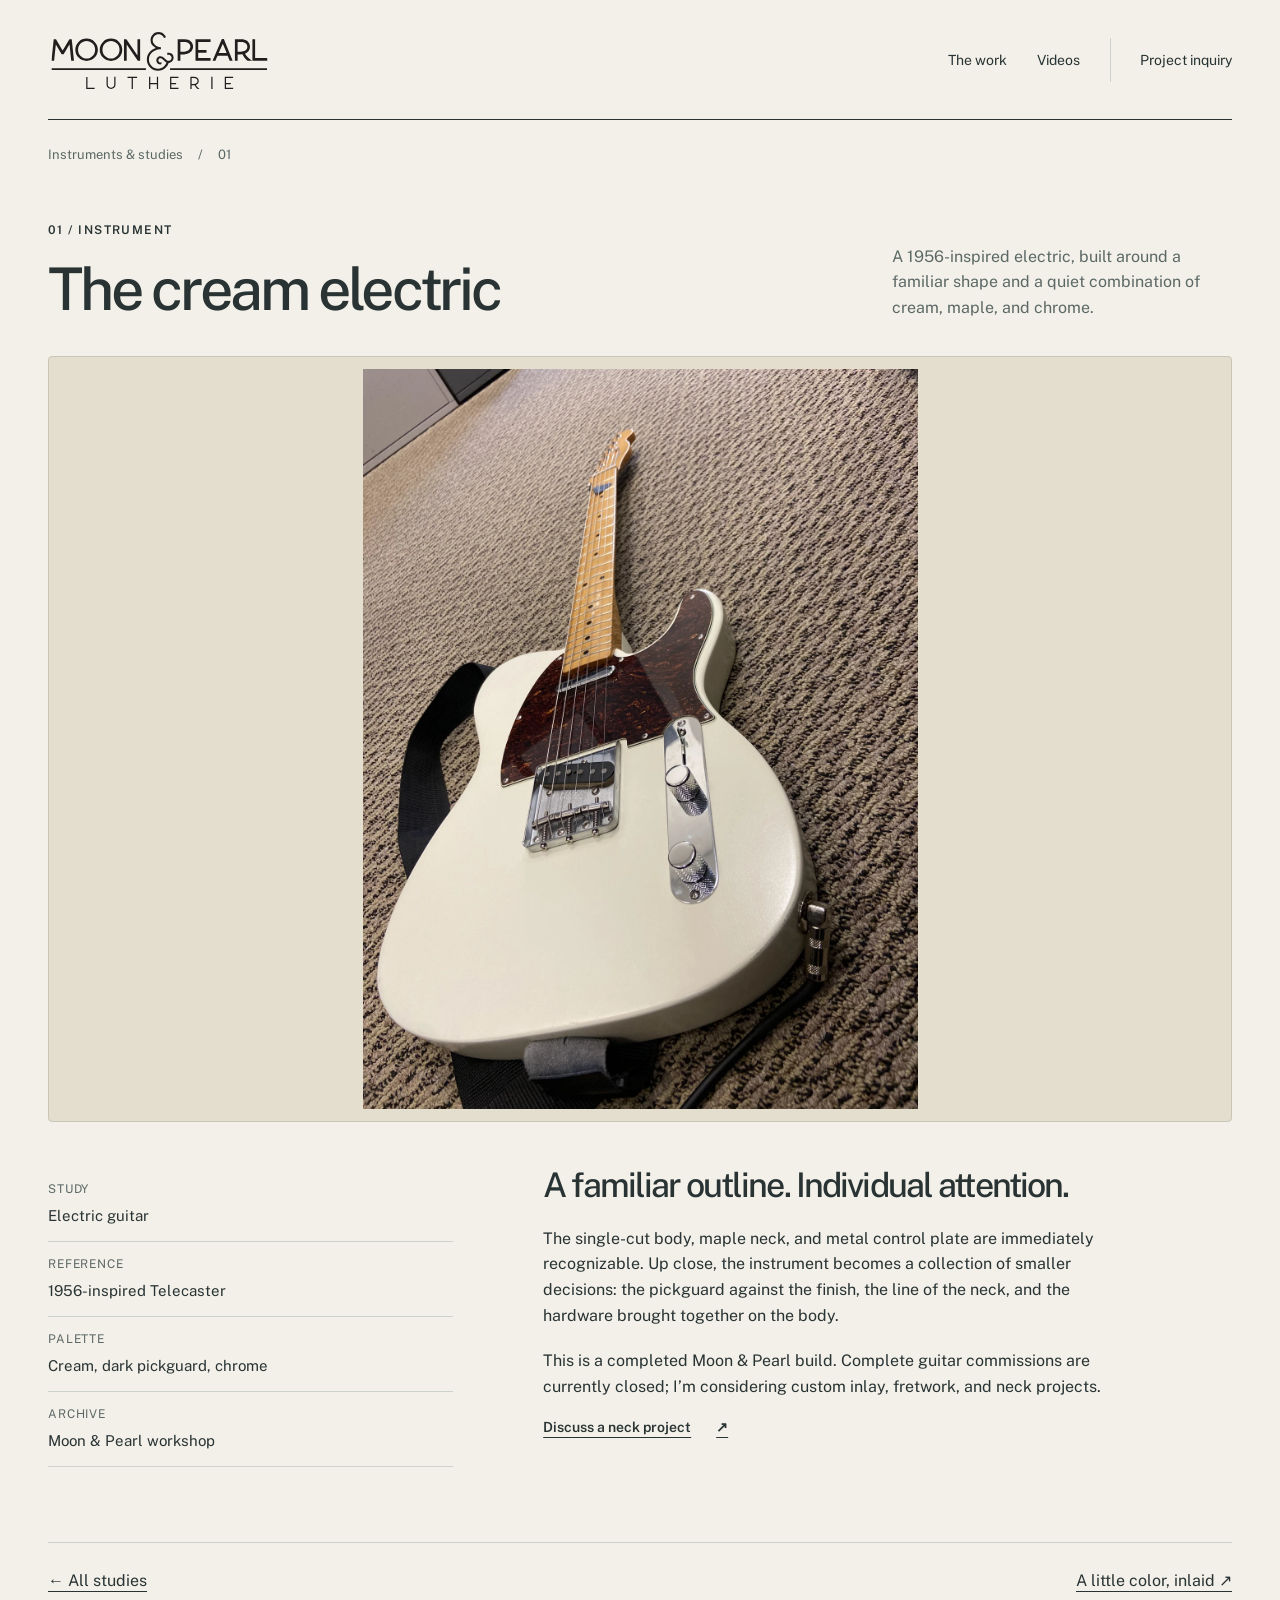
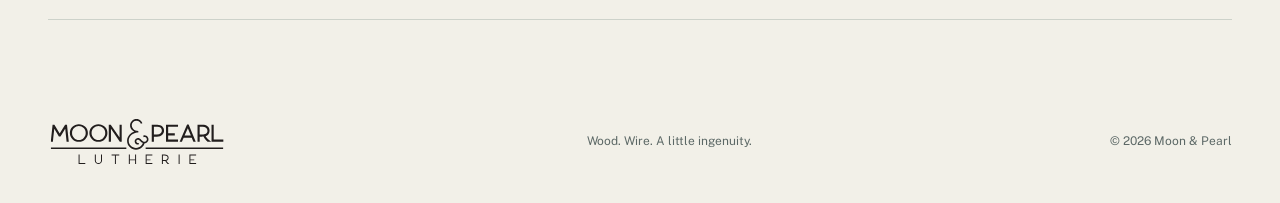
==== commit aff0f50a: "Simplify homepage around real work, workshop, and neck inquiries" ====
--- a/cream-electric.html
+++ b/cream-electric.html
@@ -1,4 +1,4 @@
 <!doctype html><html lang="en"><head><meta charset="utf-8"><meta name="viewport" content="width=device-width, initial-scale=1"><meta name="theme-color" content="#f2f0e8"><meta name="description" content="A 1956-inspired electric, built around a familiar shape and a quiet combination of cream, maple, and chrome."><title>The cream electric · Moon &amp; Pearl Lutherie</title><link rel="icon" href="assets/favicon.png"><link rel="stylesheet" href="styles.css"><script src="script.js" defer></script></head><body><a class="skip-link" href="#main">Skip to content</a><header class="masthead wrap">
     <a class="brand" href="index.html" aria-label="Moon and Pearl Lutherie home"><img src="assets/moon-and-pearl.svg" width="372" height="110" alt="Moon & Pearl Lutherie"></a>
-    <nav aria-label="Main navigation"><a href="index.html#instruments">Instruments</a><a href="gallery.html">Videos</a><a href="index.html#notes">Shop notes</a><a href="index.html#shop">The shop</a><a class="nav-contact" href="inquiry.html">Project inquiry <span aria-hidden="true">↗</span></a></nav>
-  </header><main id="main" class="wrap"><div class="breadcrumb"><a href="index.html#instruments">Instruments &amp; studies</a><span aria-hidden="true">/</span><span>01</span></div><section class="study-intro"><div><p class="eyebrow">01 / Instrument</p><h1>The cream electric</h1></div><p>A 1956-inspired electric, built around a familiar shape and a quiet combination of cream, maple, and chrome.</p></section><figure class="study-image"><img src="assets/cream-electric.webp" alt="Cream electric guitar with a dark pickguard, maple neck, and chrome hardware" fetchpriority="high" width="1350" height="1800"></figure><section class="study-body"><dl><div><dt>Study</dt><dd>Electric guitar</dd></div><div><dt>Reference</dt><dd>1956-inspired Telecaster</dd></div><div><dt>Palette</dt><dd>Cream, dark pickguard, chrome</dd></div><div><dt>Archive</dt><dd>Moon &amp; Pearl workshop</dd></div></dl><div><h2>A familiar outline. Individual attention.</h2><p>The single-cut body, maple neck, and metal control plate are immediately recognizable. Up close, the instrument becomes a collection of smaller decisions: the pickguard against the finish, the line of the neck, and the hardware brought together on the body.</p><p>This photograph is from the Moon & Pearl instrument archive. For questions about a similar build, materials, or current work, get in touch.</p><a class="text-link" href="mailto:moonandpearllutherie@gmail.com">Ask about the work <span aria-hidden="true">↗</span></a></div></section><nav class="study-next" aria-label="More instrument studies"><a href="index.html#instruments">← All studies</a><a href="custom-inlays.html">A little color, inlaid ↗</a></nav></main><footer class="footer wrap"><a href="index.html" aria-label="Back to top"><img src="assets/moon-and-pearl.svg" width="372" height="110" alt="Moon & Pearl Lutherie"></a><p>Wood. Wire. A little ingenuity.</p><span>© <span data-year>2026</span> Moon & Pearl</span></footer></body></html>+    <nav aria-label="Main navigation"><a href="index.html#instruments">The work</a><a href="gallery.html">Videos</a><a class="nav-contact" href="inquiry.html">Project inquiry</a></nav>
+  </header><main id="main" class="wrap"><div class="breadcrumb"><a href="index.html#instruments">Instruments &amp; studies</a><span aria-hidden="true">/</span><span>01</span></div><section class="study-intro"><div><p class="eyebrow">01 / Instrument</p><h1>The cream electric</h1></div><p>A 1956-inspired electric, built around a familiar shape and a quiet combination of cream, maple, and chrome.</p></section><figure class="study-image"><img src="assets/cream-electric.webp" alt="Cream electric guitar with a dark pickguard, maple neck, and chrome hardware" fetchpriority="high" width="1350" height="1800"></figure><section class="study-body"><dl><div><dt>Study</dt><dd>Electric guitar</dd></div><div><dt>Reference</dt><dd>1956-inspired Telecaster</dd></div><div><dt>Palette</dt><dd>Cream, dark pickguard, chrome</dd></div><div><dt>Archive</dt><dd>Moon &amp; Pearl workshop</dd></div></dl><div><h2>A familiar outline. Individual attention.</h2><p>The single-cut body, maple neck, and metal control plate are immediately recognizable. Up close, the instrument becomes a collection of smaller decisions: the pickguard against the finish, the line of the neck, and the hardware brought together on the body.</p><p>This is a completed Moon &amp; Pearl build. Complete guitar commissions are currently closed; I’m considering custom inlay, fretwork, and neck projects.</p><a class="text-link" href="inquiry.html">Discuss a neck project <span aria-hidden="true">↗</span></a></div></section><nav class="study-next" aria-label="More instrument studies"><a href="index.html#instruments">← All studies</a><a href="custom-inlays.html">A little color, inlaid ↗</a></nav></main><footer class="footer wrap"><a href="index.html" aria-label="Back to top"><img src="assets/moon-and-pearl.svg" width="372" height="110" alt="Moon & Pearl Lutherie"></a><p>Wood. Wire. A little ingenuity.</p><span>© <span data-year>2026</span> Moon & Pearl</span></footer></body></html>
--- a/styles.css
+++ b/styles.css
@@ -1,20 +1,22 @@
 @font-face{font-family:Public Sans;src:url('assets/public-sans.ttf') format('truetype');font-style:normal;font-weight:100 900;font-display:swap}
 :root{--paper:#f2f0e8;--surface:#fbfaf5;--ink:#293334;--muted:#5c6866;--line:#cdd2ca;--green:#54756a;--blue:#426f9b;--lilac:#e4ddea;--sand:#e8dfc9;--radius:5px;--font:'Public Sans',Arial,Helvetica,sans-serif}
-*{box-sizing:border-box}html{scroll-behavior:smooth;scroll-padding-top:24px}body{margin:0;background:var(--paper);color:var(--ink);font:400 16px/1.6 var(--font);-webkit-font-smoothing:antialiased}img{display:block;max-width:100%;height:auto}a{color:inherit;text-underline-offset:5px}button{font:inherit;color:inherit}a,button{-webkit-tap-highlight-color:transparent}button{cursor:pointer}button:focus-visible,a:focus-visible{outline:3px solid var(--blue);outline-offset:5px}::selection{background:#d9ccec}h1,h2,h3,p,figure{margin:0}h1,h2,h3{font-weight:500;line-height:1.09;letter-spacing:-.055em}h1{font-size:clamp(44px,4.6vw,66px)}h2{font-size:clamp(35px,3.7vw,51px)}h3{font-size:24px;letter-spacing:-.035em}h1 span,h2 span{color:var(--green)}p{max-width:60ch}.wrap{max-width:1240px;width:calc(100% - 96px);margin-inline:auto}.eyebrow{font-size:12px;text-transform:uppercase;letter-spacing:.12em;font-weight:600;line-height:1.5}.skip-link{position:fixed;top:10px;left:10px;background:var(--ink);color:white;padding:12px 20px;z-index:100;transform:translateY(-150%)}.skip-link:focus{transform:none}.masthead{display:flex;align-items:center;justify-content:space-between;gap:36px;padding-block:27px 25px;border-bottom:1px solid var(--ink)}.brand{flex:0 0 225px}.brand img{width:225px;mix-blend-mode:multiply}.masthead nav{display:flex;align-items:center;gap:30px}.masthead nav a{font-size:14px;text-decoration:none;padding-block:10px;white-space:nowrap}.masthead nav a:hover{text-decoration:underline}.masthead .nav-contact{border-left:1px solid var(--line);padding-left:29px}.nav-contact span{margin-left:16px}.hero{padding-top:20px;padding-bottom:44px}.hero-topline{display:flex;justify-content:space-between;font-size:12px;letter-spacing:.045em;color:var(--muted)}.hero-grid{display:grid;grid-template-columns:.9fr 1.1fr;gap:50px;align-items:center;margin-top:43px}.hero-copy .eyebrow{margin-bottom:24px}.hero-copy .intro{max-width:36ch;margin:25px 0 27px;color:var(--muted);font-size:17px}.button{min-height:48px;border:1px solid var(--ink);border-radius:var(--radius);display:inline-flex;align-items:center;justify-content:space-between;gap:35px;padding:12px 20px;text-decoration:none;font-size:14px;font-weight:600;transition:background .16s,transform .16s;box-shadow:0 3px 0 #bcc4bc}.button.primary{color:var(--surface);background:var(--ink)}.button:hover{background:#40574e}.button:active{transform:translateY(2px);box-shadow:0 1px 0 #bcc4bc}.hero-footnote{display:flex;align-items:center;gap:12px;font-size:12px;line-height:1.45;color:var(--muted);margin-top:35px}.mini-rule{width:30px;border-top:1px solid var(--muted)}.photo-mount{position:relative;padding:11px;background:#e3dece;border:1px solid #c8c6b9;border-radius:5px;box-shadow:0 4px 0 #d5d4c6}.hero-photo img{width:100%;height:440px;object-fit:cover;object-position:53% 50%;border-radius:1px}.photo-index{position:absolute;left:26px;top:26px;background:var(--surface);border:1px solid #dddaca;border-radius:2px;padding:5px 9px;font-size:10px;letter-spacing:.13em}.hero-photo figcaption,.detail-figure figcaption{display:flex;justify-content:space-between;gap:16px;font-size:12px;color:var(--muted);padding-top:15px}.hero-photo figcaption span:last-child{text-align:right}.detail-strip{display:flex;align-items:center;justify-content:space-between;gap:25px;border-top:1px solid var(--line);border-bottom:1px solid var(--line);padding-block:23px}.detail-strip>.eyebrow{max-width:160px;color:var(--muted)}.detail-strip p{font-size:20px;letter-spacing:-.035em}.detail-strip p span{color:var(--muted)}.fret-motif{height:32px;width:200px;display:grid;grid-template-columns:1.9fr 1.79fr 1.69fr 1.59fr 1.5fr 1.41fr 1.33fr 1.26fr 1.19fr 1.12fr 1.06fr 1fr;border-top:1px solid #94a499;border-bottom:1px solid #94a499;background:linear-gradient(to bottom,transparent 48%,#bbc5ba 49%,#bbc5ba 52%,transparent 53%);flex-shrink:0}.fret-motif i{border-left:1px solid #94a499}.fret-motif i:last-child{border-right:1px solid #94a499}.section{padding-block:85px}.section-heading{display:flex;justify-content:space-between;align-items:flex-end;gap:50px;margin-bottom:36px}.section-heading .eyebrow{margin-bottom:21px}.section-heading>p,.section-heading>div+div{max-width:365px;color:var(--muted)}.work-grid{display:grid;grid-template-columns:repeat(3,minmax(0,1fr));gap:26px}.work-link{display:block;text-decoration:none}.work-image{position:relative;overflow:hidden;background:#dfdfd1;border:1px solid #c8cabc;border-radius:4px}.work-image img{width:100%;aspect-ratio:1.12;object-fit:cover;transition:transform .25s}.work-link:hover .work-image img{transform:scale(1.025)}.work-link:hover h3{text-decoration:underline;text-underline-offset:5px}.image-label{position:absolute;left:13px;top:13px;padding:5px 9px;border:1px solid #dedfd5;background:var(--surface);font-size:12px;border-radius:2px}.open-mark{position:absolute;bottom:12px;right:12px;width:33px;height:33px;display:grid;place-items:center;background:var(--surface);border-radius:3px}.inlay-image img{object-position:50% 15%}.work-heading{display:flex;align-items:center;justify-content:space-between;gap:12px;margin:20px 0 9px}.work-heading h3{font-size:23px}.work-number{font-size:12px;color:var(--muted)}.work-link>p{font-size:14px;color:var(--muted);line-height:1.6;min-height:45px}.work-tags{display:flex;gap:10px;flex-wrap:wrap;margin-top:17px;border-top:1px solid var(--line);padding-top:12px;font-size:12px;color:var(--muted)}.work-tags span+span:before{content:'/';margin-right:10px;color:#919b92}.detail-section{background:#e8ece3;border-block:1px solid #cdd5c7;padding-block:65px}.detail-layout{display:grid;grid-template-columns:.86fr 1.14fr;gap:70px;align-items:center}.detail-copy>.eyebrow{margin-bottom:20px}.detail-copy>p:not(.eyebrow){color:var(--muted);margin-top:22px}.detail-tabs{display:flex;gap:5px;flex-wrap:wrap;border-bottom:1px solid #bdc9b8;padding-bottom:12px;margin-top:30px}.detail-tabs button{border:1px solid transparent;border-radius:3px;background:transparent;font-size:14px;min-height:44px;padding:8px 14px}.detail-tabs button[aria-pressed=true]{background:var(--ink);color:var(--surface);border-color:var(--ink)}.detail-tabs button:hover:not([aria-pressed=true]){background:#d5dfcf}.detail-description{padding-top:22px;min-height:155px}.detail-description .eyebrow{font-size:12px;color:var(--muted)}.detail-description h3{font-size:22px;margin:9px 0}.detail-description p{font-size:14px;color:var(--muted)}.detail-photo-wrap{padding:22px;position:relative;border:1px solid #bdc9b8;background:#f4f4e9}.detail-photo-wrap img{width:100%;aspect-ratio:1.12;object-fit:cover}.corner-mark{position:absolute;width:11px;height:11px;border-top:1px solid var(--green);border-left:1px solid var(--green);top:9px;left:9px}.corner-mark--two{top:auto;left:auto;bottom:9px;right:9px;transform:rotate(180deg)}.text-link{display:inline-flex;align-items:center;gap:25px;font-size:14px;font-weight:600;margin-top:17px;color:var(--ink)}.notes-grid{display:grid;grid-template-columns:repeat(3,minmax(0,1fr));gap:22px}.note-card{display:flex;flex-direction:column;position:relative;padding:23px;background:#e8dfc9;border:1px solid #c8c2b2;border-radius:5px;text-decoration:none;box-shadow:0 3px 0 #dcd6c5;transition:transform .18s,background .18s}.note-card:hover{transform:translateY(-3px);background:#e4d8be}.note-blue{background:#dce6e9;border-color:#bdcdd0;box-shadow:0 3px 0 #cddadc}.note-blue:hover{background:#d1e0e5}.note-lilac{background:var(--lilac);border-color:#ccc1d3;box-shadow:0 3px 0 #d7cddd}.note-lilac:hover{background:#dcd1e5}.note-top{display:flex;justify-content:space-between;gap:12px;font-size:12px}.note-symbol{height:81px;margin:30px 0 20px;display:flex;align-items:center;gap:8px}.binding-symbol span{display:block;height:56px;width:30px;border:1px solid #7c795b;border-radius:30px}.binding-symbol span:nth-child(2){width:80px}.binding-symbol span:nth-child(3){width:4px;background:#9f9873;border-radius:0}.jig-symbol span{display:block;height:60px;width:95px;border:1px solid #73919a;background:#a3bbc755;transform:translate(8px,7px)}.jig-symbol span+span{margin-left:-72px;transform:translate(0,-7px);background:#edf2ef88}.revision-symbol{gap:14px}.revision-symbol span{font-size:36px;font-weight:400;color:#726582;line-height:1}.revision-symbol span:not(:last-child){text-decoration:line-through;text-decoration-thickness:1px;opacity:.65}.revision-symbol span:last-child{display:grid;place-items:center;width:51px;height:51px;border:1px solid #8a7a97;border-radius:50%}.note-card h3{font-size:29px;margin-bottom:18px}.note-card>p{font-size:14px;color:#4f5955;margin-bottom:26px;max-width:28ch}.note-bottom{display:flex;justify-content:space-between;border-top:1px solid #7c83734d;padding-top:13px;margin-top:auto;font-size:12px}.shop-section{display:grid;grid-template-columns:1fr 1fr;gap:80px;align-items:center;border-top:1px solid var(--line);padding-top:70px}.shop-photo img{aspect-ratio:1.12;width:100%;object-fit:cover;border-radius:3px}.shop-photo figcaption{font-size:12px;color:var(--muted);padding-top:12px}.shop-copy>.eyebrow{margin-bottom:20px}.shop-copy>p:not(.eyebrow){margin-top:23px;color:var(--muted)}.shop-signoff{display:flex;gap:25px;align-items:center;border-top:1px solid var(--line);padding-top:20px;margin-top:30px}.shop-signoff>span:first-child{font-size:18px;letter-spacing:-.025em}.shop-signoff>span:last-child{font-size:12px;color:var(--muted);border-left:1px solid var(--line);padding-left:25px}.contact-section{background:#e3e7db;border-block:1px solid #c7d0be;padding-block:60px}.contact-layout{display:grid;grid-template-columns:1.1fr .9fr;align-items:center;gap:80px}.contact-layout .eyebrow{margin-bottom:20px}.contact-layout h2{font-size:clamp(40px,4.3vw,60px)}.contact-layout p{color:var(--muted);margin-top:24px;max-width:45ch}.contact-actions{display:flex;flex-direction:column;align-items:flex-start;gap:19px}.contact-actions .button{min-width:285px}.contact-email{font-size:14px;overflow-wrap:anywhere}.contact-actions .text-link{margin:0}.contact-actions p{font-size:12px;margin:4px 0 0}.footer{display:flex;align-items:center;justify-content:space-between;gap:25px;padding-block:35px}.footer img{width:180px;mix-blend-mode:multiply}.footer p,.footer>span{font-size:12px;color:var(--muted)}
+*{box-sizing:border-box}html{scroll-behavior:smooth;scroll-padding-top:24px}body{margin:0;background:var(--paper);color:var(--ink);font:400 16px/1.6 var(--font);-webkit-font-smoothing:antialiased}img{display:block;max-width:100%;height:auto}a{color:inherit;text-underline-offset:5px}button{font:inherit;color:inherit}a,button{-webkit-tap-highlight-color:transparent}button{cursor:pointer}button:focus-visible,a:focus-visible{outline:3px solid var(--blue);outline-offset:5px}::selection{background:#d9ccec}h1,h2,h3,p,figure{margin:0}h1,h2,h3{font-weight:500;line-height:1.09;letter-spacing:-.055em}h1{font-size:clamp(44px,4.6vw,66px)}h2{font-size:clamp(35px,3.7vw,51px)}h3{font-size:24px;letter-spacing:-.035em}h1 span,h2 span{color:var(--green)}p{max-width:60ch}.wrap{max-width:1240px;width:calc(100% - 96px);margin-inline:auto}.eyebrow{font-size:12px;text-transform:uppercase;letter-spacing:.12em;font-weight:600;line-height:1.5}.skip-link{position:fixed;top:10px;left:10px;background:var(--ink);color:white;padding:12px 20px;z-index:100;transform:translateY(-150%)}.skip-link:focus{transform:none}.masthead{display:flex;align-items:center;justify-content:space-between;gap:36px;padding-block:27px 25px;border-bottom:1px solid var(--ink)}.brand{flex:0 0 225px}.brand img{width:225px;mix-blend-mode:multiply}.masthead nav{display:flex;align-items:center;gap:30px}.masthead nav a{font-size:14px;text-decoration:none;padding-block:10px;white-space:nowrap}.masthead nav a:hover{text-decoration:underline}.masthead .nav-contact{border-left:1px solid var(--line);padding-left:29px}.nav-contact span{margin-left:16px}.hero{padding-top:20px;padding-bottom:44px}.hero-topline{display:flex;justify-content:space-between;font-size:12px;letter-spacing:.045em;color:var(--muted)}.hero-grid{display:grid;grid-template-columns:.9fr 1.1fr;gap:50px;align-items:center;margin-top:43px}.hero-copy .eyebrow{margin-bottom:24px}.hero-copy .intro{max-width:36ch;margin:25px 0 27px;color:var(--muted);font-size:17px}.button{min-height:48px;border:1px solid var(--ink);border-radius:var(--radius);display:inline-flex;align-items:center;justify-content:space-between;gap:35px;padding:12px 20px;text-decoration:none;font-size:14px;font-weight:600;transition:background .16s,transform .16s;box-shadow:0 3px 0 #bcc4bc}.button.primary{color:var(--surface);background:var(--ink)}.button:hover{background:#40574e}.button:active{transform:translateY(2px);box-shadow:0 1px 0 #bcc4bc}.photo-mount{position:relative;padding:11px;background:#e3dece;border:1px solid #c8c6b9;border-radius:5px;box-shadow:0 4px 0 #d5d4c6}.hero-photo img{width:100%;height:440px;object-fit:cover;object-position:53% 50%;border-radius:1px}.hero-photo figcaption,.detail-figure figcaption{display:flex;justify-content:space-between;gap:16px;font-size:12px;color:var(--muted);padding-top:15px}.hero-photo figcaption span:last-child{text-align:right}.section{padding-block:85px}.section-heading{display:flex;justify-content:space-between;align-items:flex-end;gap:50px;margin-bottom:36px}.section-heading .eyebrow{margin-bottom:21px}.section-heading>p,.section-heading>div+div{max-width:365px;color:var(--muted)}.work-grid{display:grid;grid-template-columns:repeat(2,minmax(0,1fr));gap:26px}.work-link{display:block;text-decoration:none}.work-image{position:relative;overflow:hidden;background:#dfdfd1;border:1px solid #c8cabc;border-radius:4px}.work-image img{width:100%;aspect-ratio:1.12;object-fit:cover;transition:transform .25s}.work-link:hover .work-image img{transform:scale(1.025)}.work-link:hover h3{text-decoration:underline;text-underline-offset:5px}.inlay-image img{object-position:50% 15%}.work-heading{display:flex;align-items:center;justify-content:space-between;gap:12px;margin:20px 0 9px}.work-heading h3{font-size:23px}.work-link>p{font-size:14px;color:var(--muted);line-height:1.6;min-height:45px}.text-link{display:inline-flex;align-items:center;gap:25px;font-size:14px;font-weight:600;margin-top:17px;color:var(--ink)}.shop-section{display:grid;grid-template-columns:1fr 1fr;gap:80px;align-items:center;border-top:1px solid var(--line);padding-top:70px}.shop-photo img{aspect-ratio:1.12;width:100%;object-fit:cover;border-radius:3px}.shop-photo figcaption{font-size:12px;color:var(--muted);padding-top:12px}.shop-copy>.eyebrow{margin-bottom:20px}.shop-copy>p:not(.eyebrow){margin-top:23px;color:var(--muted)}.contact-section{background:#e3e7db;border-block:1px solid #c7d0be;padding-block:60px}.contact-layout{display:grid;grid-template-columns:1.1fr .9fr;align-items:center;gap:80px}.contact-layout .eyebrow{margin-bottom:20px}.contact-layout h2{font-size:clamp(40px,4.3vw,60px)}.contact-layout p{color:var(--muted);margin-top:24px;max-width:45ch}.contact-actions{display:flex;flex-direction:column;align-items:flex-start;gap:19px}.contact-actions .button{min-width:285px}.contact-email{font-size:14px;overflow-wrap:anywhere}.contact-actions .text-link{margin:0}.contact-actions p{font-size:12px;margin:4px 0 0}.footer{display:flex;align-items:center;justify-content:space-between;gap:25px;padding-block:35px}.footer img{width:180px;mix-blend-mode:multiply}.footer p,.footer>span{font-size:12px;color:var(--muted)}
 /* Archive pages */
 .breadcrumb{display:flex;gap:15px;align-items:center;font-size:13px;color:var(--muted);margin-top:25px}.breadcrumb a{text-decoration:none}.breadcrumb a:hover{text-decoration:underline}.study-intro{display:flex;align-items:flex-end;justify-content:space-between;gap:40px;margin:55px 0 35px}.study-intro h1{max-width:15ch;margin-top:18px}.study-intro>p{max-width:34ch;color:var(--muted)}.study-image{padding:12px;background:#e3dece;border:1px solid #c8c6b9;border-radius:4px}.study-image img{width:100%;max-height:740px;object-fit:contain}.study-body{display:grid;grid-template-columns:1fr 1.7fr;gap:90px;padding-block:45px 75px}.study-body dl{margin:0}.study-body dl div{border-bottom:1px solid var(--line);padding:13px 0}.study-body dt{font-size:12px;text-transform:uppercase;letter-spacing:.07em;color:var(--muted)}.study-body dd{margin:5px 0 0;font-size:15px}.study-body h2{font-size:34px;margin-bottom:22px}.study-body p+p{margin-top:20px}.study-next{display:flex;align-items:center;justify-content:space-between;gap:30px;border-block:1px solid var(--line);padding-block:25px;margin-bottom:60px}.study-next a{font-size:16px}.notes-intro{max-width:760px;padding:60px 0}.notes-intro h1{margin:19px 0 25px}.notes-intro>p:last-child{color:var(--muted);max-width:50ch}.long-note{display:grid;grid-template-columns:200px 1fr;gap:60px;padding:50px 0;border-top:1px solid var(--line);scroll-margin-top:30px}.long-note .note-kicker{font-size:12px;color:var(--muted);text-transform:uppercase;letter-spacing:.08em}.long-note h2{font-size:38px;margin-bottom:25px}.long-note p{max-width:65ch;color:var(--muted)}.long-note p+p{margin-top:20px}.long-note blockquote{font-size:28px;line-height:1.3;letter-spacing:-.035em;border-left:2px solid var(--green);padding-left:25px;margin:30px 0;color:var(--ink)}.notes-end{margin:10px 0 70px;border-top:1px solid var(--line);padding-top:30px;color:var(--muted);font-size:14px}
 @media(min-width:1500px){.hero-photo img{height:490px}.hero-grid{gap:70px}}
-@media(max-width:1050px){.wrap{width:calc(100% - 56px)}.masthead nav{gap:19px}.brand,.brand img{width:200px;flex-basis:200px}.masthead .nav-contact{padding-left:19px}.hero-grid{gap:30px;grid-template-columns:1fr 1fr}.hero-photo img{height:405px}.hero-copy .intro{font-size:16px}.hero-footnote{margin-top:27px}.hero-photo figcaption{flex-direction:column;gap:3px}.hero-photo figcaption span:last-child{text-align:left}.fret-motif{width:140px}.detail-layout{gap:35px}.work-grid{gap:18px}.work-heading h3{font-size:21px}.section-heading{gap:35px}.section-heading>p,.section-heading>div+div{max-width:300px}.shop-section{gap:40px}.contact-layout{gap:40px}.note-card{padding:20px}.note-card h3{font-size:25px}.footer{flex-wrap:wrap}}
-@media(max-width:760px){.wrap{width:calc(100% - 40px)}.masthead{padding-block:22px 15px;flex-direction:column;gap:16px;align-items:flex-start}.brand{flex-basis:auto}.brand,.brand img{width:210px}.masthead nav{width:100%;justify-content:space-between;gap:10px}.masthead nav a{font-size:13px;padding-block:7px}.masthead .nav-contact{padding-left:0;border:0}.nav-contact span{margin-left:7px}.hero{padding-top:16px;padding-bottom:30px}.hero-topline{font-size:12px;gap:15px}.hero-topline span:last-child{text-align:right;max-width:155px}.hero-grid{grid-template-columns:1fr;gap:30px;margin-top:35px}.hero-copy .eyebrow{margin-bottom:18px}h1{font-size:clamp(44px,9vw,64px)}.hero-copy .intro{max-width:42ch;margin-top:22px}.hero-footnote{display:none}.hero-photo img{height:auto;aspect-ratio:1.25;object-fit:cover}.hero-photo figcaption{flex-direction:row;font-size:12px;gap:14px}.hero-photo figcaption span:last-child{text-align:right;max-width:120px}.detail-strip{flex-wrap:wrap;gap:10px 20px;padding-block:20px}.detail-strip>.eyebrow{max-width:none;width:100%}.detail-strip p{font-size:18px}.fret-motif{width:100px;height:24px}.section{padding-block:55px}.section-heading{display:block;margin-bottom:28px}.section-heading .eyebrow{margin-bottom:17px}.section-heading>p,.section-heading>div+div{max-width:45ch;margin-top:23px}.work-grid{grid-template-columns:1fr;gap:35px}.work-image img{aspect-ratio:1.3}.work-heading{margin-top:16px}.work-heading h3{font-size:25px}.work-link>p{min-height:auto}.work-tags{margin-top:14px}.detail-section{padding-block:48px}.detail-layout{grid-template-columns:1fr;gap:25px}.detail-copy>p:not(.eyebrow){max-width:45ch}.detail-description{min-height:0}.detail-photo-wrap{padding:16px}.corner-mark{top:5px;left:5px;width:7px;height:7px}.corner-mark--two{top:auto;left:auto;bottom:5px;right:5px}.detail-photo-wrap img{aspect-ratio:1.3}.detail-figure figcaption{font-size:12px}.notes-grid{grid-template-columns:1fr;gap:18px}.note-card{padding:22px;display:grid;grid-template-columns:1fr 90px;column-gap:15px}.note-top{grid-column:1/-1}.note-symbol{grid-column:2;grid-row:2/4;margin:22px 0 10px;align-self:center;transform:scale(.68);transform-origin:center;min-width:100px}.note-card h3{grid-column:1;grid-row:2;font-size:28px;margin:25px 0 14px}.note-card>p{grid-column:1;grid-row:3;margin-bottom:23px}.note-bottom{grid-column:1/-1}.shop-section{grid-template-columns:1fr;gap:28px}.shop-photo{order:2}.shop-photo img{aspect-ratio:1.3}.shop-copy h2 br:last-child{display:none}.shop-signoff{margin-top:25px}.contact-section{padding-block:47px}.contact-layout{grid-template-columns:1fr;gap:32px}.contact-actions{gap:17px}.contact-actions .button{min-width:0;width:100%;max-width:380px}.footer{padding-block:28px;gap:20px;justify-content:space-between}.footer img{width:170px}.footer p{display:none}.footer>span{max-width:130px;text-align:right}.study-intro{display:block;margin-top:38px}.study-intro>p{margin-top:25px;max-width:45ch}.study-body{grid-template-columns:1fr;gap:30px;padding-block:25px 45px}.study-body dl{display:grid;grid-template-columns:1fr 1fr;gap:0 20px}.study-body h2{font-size:30px}.study-image{padding:7px}.study-next{align-items:flex-start;margin-bottom:40px}.study-next a{font-size:14px}.notes-intro{padding-block:40px}.long-note{grid-template-columns:1fr;gap:16px;padding-block:35px}.long-note h2{font-size:32px}.long-note blockquote{font-size:25px}}
-@media(max-width:380px){.wrap{width:calc(100% - 30px)}.masthead nav{gap:8px}.masthead nav a{font-size:12px}.fret-motif{display:none}.photo-index{font-size:9px;left:19px;top:19px}.note-card{grid-template-columns:1fr 65px}.note-symbol{transform:scale(.52);transform-origin:left}.shop-signoff{gap:15px}.shop-signoff>span:last-child{padding-left:15px}.footer img{width:145px}}
-@media(prefers-reduced-motion:reduce){html{scroll-behavior:auto}*,*::before,*::after{transition:none!important;animation:none!important}.work-link:hover .work-image img,.note-card:hover{transform:none}}
+@media(max-width:1050px){.wrap{width:calc(100% - 56px)}.masthead nav{gap:19px}.brand,.brand img{width:200px;flex-basis:200px}.masthead .nav-contact{padding-left:19px}.hero-grid{gap:30px;grid-template-columns:1fr 1fr}.hero-photo img{height:405px}.hero-copy .intro{font-size:16px}.hero-photo figcaption{flex-direction:column;gap:3px}.hero-photo figcaption span:last-child{text-align:left}.work-grid{gap:18px}.work-heading h3{font-size:21px}.section-heading{gap:35px}.section-heading>p,.section-heading>div+div{max-width:300px}.shop-section{gap:40px}.contact-layout{gap:40px}.footer{flex-wrap:wrap}}
+@media(max-width:760px){.wrap{width:calc(100% - 40px)}.masthead{padding-block:22px 15px;flex-direction:column;gap:16px;align-items:flex-start}.brand{flex-basis:auto}.brand,.brand img{width:210px}.masthead nav{width:100%;justify-content:space-between;gap:10px}.masthead nav a{font-size:13px;padding-block:7px}.masthead .nav-contact{padding-left:0;border:0}.nav-contact span{margin-left:7px}.hero{padding-top:16px;padding-bottom:30px}.hero-topline{font-size:12px;gap:15px}.hero-topline span:last-child{text-align:right;max-width:155px}.hero-grid{grid-template-columns:1fr;gap:30px;margin-top:35px}.hero-copy .eyebrow{margin-bottom:18px}h1{font-size:clamp(44px,9vw,64px)}.hero-copy .intro{max-width:42ch;margin-top:22px}.hero-photo img{height:auto;aspect-ratio:1.25;object-fit:cover}.hero-photo figcaption{flex-direction:row;font-size:12px;gap:14px}.hero-photo figcaption span:last-child{text-align:right;max-width:120px}.section{padding-block:55px}.section-heading{display:block;margin-bottom:28px}.section-heading .eyebrow{margin-bottom:17px}.section-heading>p,.section-heading>div+div{max-width:45ch;margin-top:23px}.work-grid{grid-template-columns:1fr;gap:35px}.work-image img{aspect-ratio:1.3}.work-heading{margin-top:16px}.work-heading h3{font-size:25px}.work-link>p{min-height:auto}.detail-figure figcaption{font-size:12px}.shop-section{grid-template-columns:1fr;gap:28px}.shop-photo{order:2}.shop-photo img{aspect-ratio:1.3}.shop-copy h2 br:last-child{display:none}.contact-section{padding-block:47px}.contact-layout{grid-template-columns:1fr;gap:32px}.contact-actions{gap:17px}.contact-actions .button{min-width:0;width:100%;max-width:380px}.footer{padding-block:28px;gap:20px;justify-content:space-between}.footer img{width:170px}.footer p{display:none}.footer>span{max-width:130px;text-align:right}.study-intro{display:block;margin-top:38px}.study-intro>p{margin-top:25px;max-width:45ch}.study-body{grid-template-columns:1fr;gap:30px;padding-block:25px 45px}.study-body dl{display:grid;grid-template-columns:1fr 1fr;gap:0 20px}.study-body h2{font-size:30px}.study-image{padding:7px}.study-next{align-items:flex-start;margin-bottom:40px}.study-next a{font-size:14px}.notes-intro{padding-block:40px}.long-note{grid-template-columns:1fr;gap:16px;padding-block:35px}.long-note h2{font-size:32px}.long-note blockquote{font-size:25px}}
+@media(max-width:380px){.wrap{width:calc(100% - 30px)}.masthead nav{gap:8px}.masthead nav a{font-size:12px}.footer img{width:145px}}
+@media(prefers-reduced-motion:reduce){html{scroll-behavior:auto}*,*::before,*::after{transition:none!important;animation:none!important}.work-link:hover .work-image img{transform:none}}
 
 [hidden]{display:none!important}
 
-.hero-actions{display:flex;align-items:center;flex-wrap:wrap;gap:18px 24px}.hero-actions .text-link{margin-top:0;min-height:44px}.showcase-note{margin-top:17px;max-width:39ch;font-size:14px;line-height:1.6;color:var(--muted)}.showcase-note a{display:inline-block;margin-top:5px}.hero-actions .button{max-width:100%;gap:20px}
+.hero-actions{display:flex;align-items:center;flex-wrap:wrap;gap:18px 24px}.hero-actions .text-link{margin-top:0;min-height:44px}.hero-actions .button{max-width:100%;gap:20px}
 
 .reel-feature{display:grid;grid-template-columns:1fr minmax(0,440px);gap:65px;align-items:start;padding:0 0 60px}.reel-copy>.eyebrow{margin-bottom:20px}.reel-copy>p:not(.eyebrow){color:var(--muted);margin-top:24px;max-width:39ch}.reel-copy .reel-date{font-size:13px}.reel-copy .text-link{display:flex;width:fit-content}.reel-player{min-width:0}.reel-fallback{font-size:14px}.instagram-frame{display:block;width:100%;height:760px;border:1px solid var(--line);border-radius:5px;background:white}.masthead nav{flex-wrap:wrap}.masthead nav a{min-height:44px;display:inline-flex;align-items:center}@media(max-width:760px){.reel-feature{grid-template-columns:1fr;gap:28px;padding-bottom:40px}.reel-copy h2{font-size:36px}.reel-player{width:100%;max-width:440px;margin-inline:auto}.masthead nav{justify-content:flex-start;gap:4px 18px}.instagram-frame{height:710px}}@media(max-width:380px){.masthead nav{gap:2px 14px}}
 
 /* Project inquiry: a simple workshop intake sheet. */
 .inquiry-layout{display:grid;grid-template-columns:minmax(0,.85fr) minmax(0,1.15fr);gap:64px;padding:25px 0 80px;align-items:start}.inquiry-intro>.eyebrow{margin-bottom:20px}.inquiry-intro>p:not(.eyebrow){margin-top:24px;color:var(--muted)}.inquiry-intro .availability-note{padding:18px 0;border-block:1px solid var(--line);color:var(--ink)}.inquiry-direct a{overflow-wrap:anywhere}.inquiry-form{min-width:0;background:var(--surface);border:1px solid var(--line);border-radius:var(--radius);padding:30px;box-shadow:0 3px 0 #d5d4c6;display:grid;gap:22px}.form-row{display:grid;grid-template-columns:1fr 1fr;gap:18px}.form-field{min-width:0;display:grid;gap:8px}.form-field label{font-size:14px;font-weight:600}.optional{font-weight:400;color:var(--muted)}.form-field input,.form-field textarea,.form-field select{font:inherit;color:var(--ink);background:var(--paper);border:1px solid #909c94;border-radius:3px;width:100%;min-width:0;min-height:48px;padding:11px 12px}.form-field textarea{resize:vertical}.form-field input:focus-visible,.form-field textarea:focus-visible,.form-field select:focus-visible{outline:3px solid var(--blue);outline-offset:3px}.field-help,.form-note{font-size:14px;line-height:1.55;color:var(--muted)}.inquiry-form .button{justify-self:start}.inquiry-thanks{max-width:760px;padding-bottom:80px}.inquiry-thanks>p,.inquiry-thanks>.button{margin-top:24px}.inquiry-thanks a{overflow-wrap:anywhere}
 @media(max-width:900px){.inquiry-layout{grid-template-columns:1fr;gap:32px}.inquiry-intro{max-width:650px}.inquiry-form{max-width:720px;width:100%}}@media(max-width:520px){.inquiry-form{padding:22px 18px}.form-row{grid-template-columns:1fr}.inquiry-form .button{width:100%;gap:16px}.inquiry-layout{padding-bottom:48px}}
+
+.footer-instagram{font-size:14px;min-height:44px;display:inline-flex;align-items:center}.hero-photo figcaption{display:block}.work-link>p{min-height:0}@media(max-width:760px){.masthead nav{justify-content:space-between;gap:4px 14px}.masthead nav a{font-size:14px}.hero-topline{display:block}.hero-topline span:last-child{display:none}.footer{gap:12px}.footer img{width:145px}.footer>span{max-width:130px}}
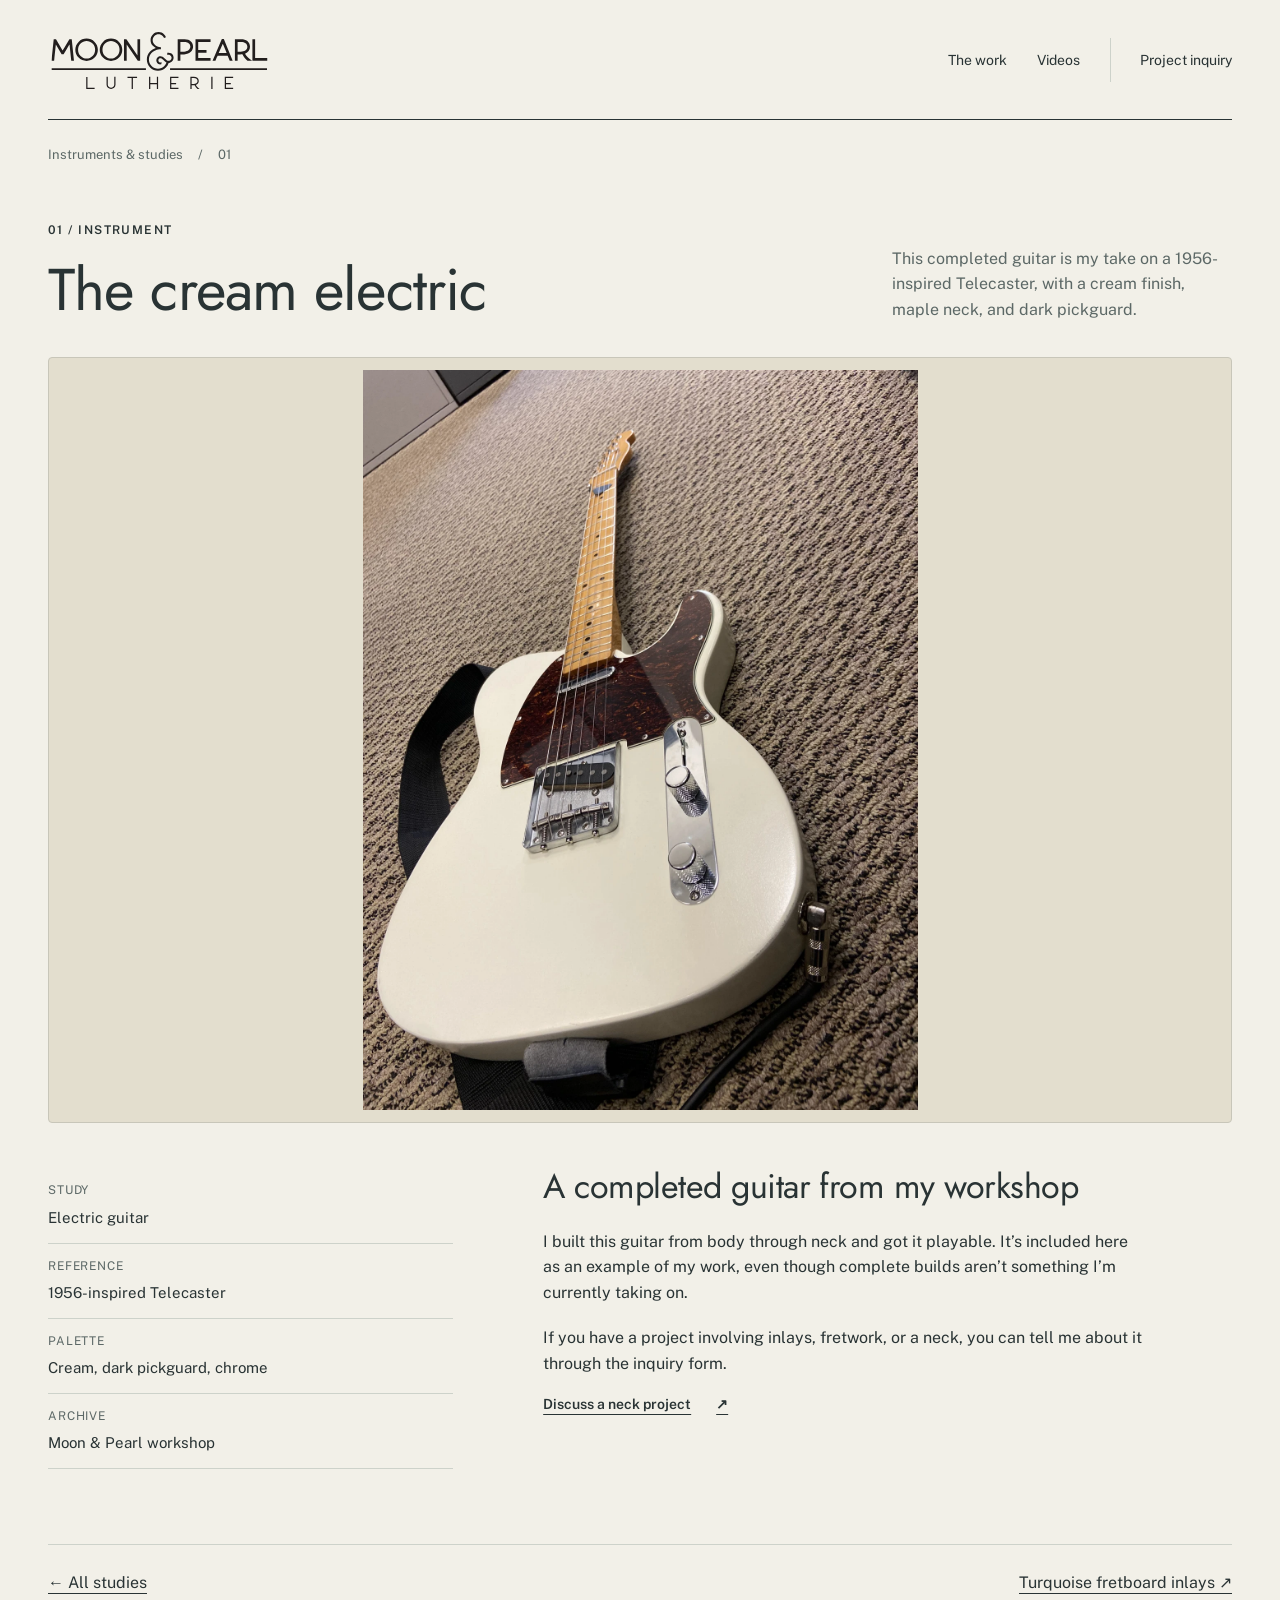
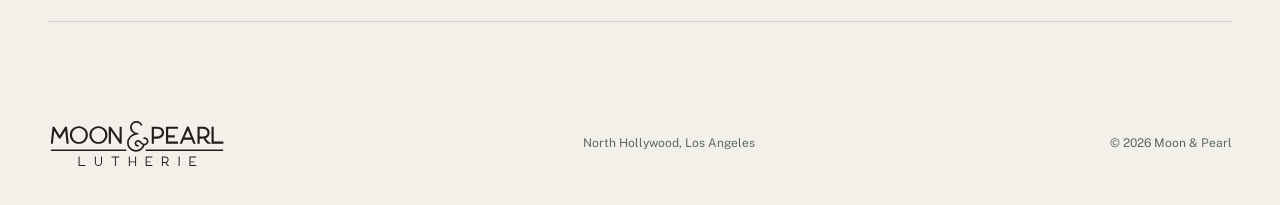
==== commit 527c3448: "Replace slogan-heavy copy with natural workshop descriptions" ====
--- a/cream-electric.html
+++ b/cream-electric.html
@@ -1,4 +1,4 @@
-<!doctype html><html lang="en"><head><meta charset="utf-8"><meta name="viewport" content="width=device-width, initial-scale=1"><meta name="theme-color" content="#f2f0e8"><meta name="description" content="A 1956-inspired electric, built around a familiar shape and a quiet combination of cream, maple, and chrome."><title>The cream electric · Moon &amp; Pearl Lutherie</title><link rel="icon" href="assets/favicon.png"><link rel="stylesheet" href="styles.css"><script src="script.js" defer></script></head><body><a class="skip-link" href="#main">Skip to content</a><header class="masthead wrap">
+<!doctype html><html lang="en"><head><meta charset="utf-8"><meta name="viewport" content="width=device-width, initial-scale=1"><meta name="theme-color" content="#f2f0e8"><meta name="description" content="This completed guitar is my take on a 1956-inspired Telecaster, with a cream finish, maple neck, and dark pickguard."><title>The cream electric · Moon &amp; Pearl Lutherie</title><link rel="icon" href="assets/favicon.png"><link rel="stylesheet" href="styles.css"><script src="script.js" defer></script></head><body><a class="skip-link" href="#main">Skip to content</a><header class="masthead wrap">
     <a class="brand" href="index.html" aria-label="Moon and Pearl Lutherie home"><img src="assets/moon-and-pearl.svg" width="372" height="110" alt="Moon & Pearl Lutherie"></a>
     <nav aria-label="Main navigation"><a href="index.html#instruments">The work</a><a href="gallery.html">Videos</a><a class="nav-contact" href="inquiry.html">Project inquiry</a></nav>
-  </header><main id="main" class="wrap"><div class="breadcrumb"><a href="index.html#instruments">Instruments &amp; studies</a><span aria-hidden="true">/</span><span>01</span></div><section class="study-intro"><div><p class="eyebrow">01 / Instrument</p><h1>The cream electric</h1></div><p>A 1956-inspired electric, built around a familiar shape and a quiet combination of cream, maple, and chrome.</p></section><figure class="study-image"><img src="assets/cream-electric.webp" alt="Cream electric guitar with a dark pickguard, maple neck, and chrome hardware" fetchpriority="high" width="1350" height="1800"></figure><section class="study-body"><dl><div><dt>Study</dt><dd>Electric guitar</dd></div><div><dt>Reference</dt><dd>1956-inspired Telecaster</dd></div><div><dt>Palette</dt><dd>Cream, dark pickguard, chrome</dd></div><div><dt>Archive</dt><dd>Moon &amp; Pearl workshop</dd></div></dl><div><h2>A familiar outline. Individual attention.</h2><p>The single-cut body, maple neck, and metal control plate are immediately recognizable. Up close, the instrument becomes a collection of smaller decisions: the pickguard against the finish, the line of the neck, and the hardware brought together on the body.</p><p>This is a completed Moon &amp; Pearl build. Complete guitar commissions are currently closed; I’m considering custom inlay, fretwork, and neck projects.</p><a class="text-link" href="inquiry.html">Discuss a neck project <span aria-hidden="true">↗</span></a></div></section><nav class="study-next" aria-label="More instrument studies"><a href="index.html#instruments">← All studies</a><a href="custom-inlays.html">A little color, inlaid ↗</a></nav></main><footer class="footer wrap"><a href="index.html" aria-label="Back to top"><img src="assets/moon-and-pearl.svg" width="372" height="110" alt="Moon & Pearl Lutherie"></a><p>Wood. Wire. A little ingenuity.</p><span>© <span data-year>2026</span> Moon & Pearl</span></footer></body></html>+  </header><main id="main" class="wrap"><div class="breadcrumb"><a href="index.html#instruments">Instruments &amp; studies</a><span aria-hidden="true">/</span><span>01</span></div><section class="study-intro"><div><p class="eyebrow">01 / Instrument</p><h1>The cream electric</h1></div><p>This completed guitar is my take on a 1956-inspired Telecaster, with a cream finish, maple neck, and dark pickguard.</p></section><figure class="study-image"><img src="assets/cream-electric.webp" alt="Cream electric guitar with a dark pickguard, maple neck, and chrome hardware" fetchpriority="high" width="1350" height="1800"></figure><section class="study-body"><dl><div><dt>Study</dt><dd>Electric guitar</dd></div><div><dt>Reference</dt><dd>1956-inspired Telecaster</dd></div><div><dt>Palette</dt><dd>Cream, dark pickguard, chrome</dd></div><div><dt>Archive</dt><dd>Moon &amp; Pearl workshop</dd></div></dl><div><h2>A completed guitar from my workshop</h2><p>I built this guitar from body through neck and got it playable. It’s included here as an example of my work, even though complete builds aren’t something I’m currently taking on.</p><p>If you have a project involving inlays, fretwork, or a neck, you can tell me about it through the inquiry form.</p><a class="text-link" href="inquiry.html">Discuss a neck project <span aria-hidden="true">↗</span></a></div></section><nav class="study-next" aria-label="More instrument studies"><a href="index.html#instruments">← All studies</a><a href="custom-inlays.html">Turquoise fretboard inlays ↗</a></nav></main><footer class="footer wrap"><a href="index.html" aria-label="Back to top"><img src="assets/moon-and-pearl.svg" width="372" height="110" alt="Moon & Pearl Lutherie"></a><p>North Hollywood, Los Angeles</p><span>© <span data-year>2026</span> Moon & Pearl</span></footer></body></html>
--- a/styles.css
+++ b/styles.css
@@ -1,6 +1,7 @@
+@font-face{font-family:Jost;src:url('assets/jost.ttf') format('truetype');font-style:normal;font-weight:100 900;font-display:swap}
 @font-face{font-family:Public Sans;src:url('assets/public-sans.ttf') format('truetype');font-style:normal;font-weight:100 900;font-display:swap}
 :root{--paper:#f2f0e8;--surface:#fbfaf5;--ink:#293334;--muted:#5c6866;--line:#cdd2ca;--green:#54756a;--blue:#426f9b;--lilac:#e4ddea;--sand:#e8dfc9;--radius:5px;--font:'Public Sans',Arial,Helvetica,sans-serif}
-*{box-sizing:border-box}html{scroll-behavior:smooth;scroll-padding-top:24px}body{margin:0;background:var(--paper);color:var(--ink);font:400 16px/1.6 var(--font);-webkit-font-smoothing:antialiased}img{display:block;max-width:100%;height:auto}a{color:inherit;text-underline-offset:5px}button{font:inherit;color:inherit}a,button{-webkit-tap-highlight-color:transparent}button{cursor:pointer}button:focus-visible,a:focus-visible{outline:3px solid var(--blue);outline-offset:5px}::selection{background:#d9ccec}h1,h2,h3,p,figure{margin:0}h1,h2,h3{font-weight:500;line-height:1.09;letter-spacing:-.055em}h1{font-size:clamp(44px,4.6vw,66px)}h2{font-size:clamp(35px,3.7vw,51px)}h3{font-size:24px;letter-spacing:-.035em}h1 span,h2 span{color:var(--green)}p{max-width:60ch}.wrap{max-width:1240px;width:calc(100% - 96px);margin-inline:auto}.eyebrow{font-size:12px;text-transform:uppercase;letter-spacing:.12em;font-weight:600;line-height:1.5}.skip-link{position:fixed;top:10px;left:10px;background:var(--ink);color:white;padding:12px 20px;z-index:100;transform:translateY(-150%)}.skip-link:focus{transform:none}.masthead{display:flex;align-items:center;justify-content:space-between;gap:36px;padding-block:27px 25px;border-bottom:1px solid var(--ink)}.brand{flex:0 0 225px}.brand img{width:225px;mix-blend-mode:multiply}.masthead nav{display:flex;align-items:center;gap:30px}.masthead nav a{font-size:14px;text-decoration:none;padding-block:10px;white-space:nowrap}.masthead nav a:hover{text-decoration:underline}.masthead .nav-contact{border-left:1px solid var(--line);padding-left:29px}.nav-contact span{margin-left:16px}.hero{padding-top:20px;padding-bottom:44px}.hero-topline{display:flex;justify-content:space-between;font-size:12px;letter-spacing:.045em;color:var(--muted)}.hero-grid{display:grid;grid-template-columns:.9fr 1.1fr;gap:50px;align-items:center;margin-top:43px}.hero-copy .eyebrow{margin-bottom:24px}.hero-copy .intro{max-width:36ch;margin:25px 0 27px;color:var(--muted);font-size:17px}.button{min-height:48px;border:1px solid var(--ink);border-radius:var(--radius);display:inline-flex;align-items:center;justify-content:space-between;gap:35px;padding:12px 20px;text-decoration:none;font-size:14px;font-weight:600;transition:background .16s,transform .16s;box-shadow:0 3px 0 #bcc4bc}.button.primary{color:var(--surface);background:var(--ink)}.button:hover{background:#40574e}.button:active{transform:translateY(2px);box-shadow:0 1px 0 #bcc4bc}.photo-mount{position:relative;padding:11px;background:#e3dece;border:1px solid #c8c6b9;border-radius:5px;box-shadow:0 4px 0 #d5d4c6}.hero-photo img{width:100%;height:440px;object-fit:cover;object-position:53% 50%;border-radius:1px}.hero-photo figcaption,.detail-figure figcaption{display:flex;justify-content:space-between;gap:16px;font-size:12px;color:var(--muted);padding-top:15px}.hero-photo figcaption span:last-child{text-align:right}.section{padding-block:85px}.section-heading{display:flex;justify-content:space-between;align-items:flex-end;gap:50px;margin-bottom:36px}.section-heading .eyebrow{margin-bottom:21px}.section-heading>p,.section-heading>div+div{max-width:365px;color:var(--muted)}.work-grid{display:grid;grid-template-columns:repeat(2,minmax(0,1fr));gap:26px}.work-link{display:block;text-decoration:none}.work-image{position:relative;overflow:hidden;background:#dfdfd1;border:1px solid #c8cabc;border-radius:4px}.work-image img{width:100%;aspect-ratio:1.12;object-fit:cover;transition:transform .25s}.work-link:hover .work-image img{transform:scale(1.025)}.work-link:hover h3{text-decoration:underline;text-underline-offset:5px}.inlay-image img{object-position:50% 15%}.work-heading{display:flex;align-items:center;justify-content:space-between;gap:12px;margin:20px 0 9px}.work-heading h3{font-size:23px}.work-link>p{font-size:14px;color:var(--muted);line-height:1.6;min-height:45px}.text-link{display:inline-flex;align-items:center;gap:25px;font-size:14px;font-weight:600;margin-top:17px;color:var(--ink)}.shop-section{display:grid;grid-template-columns:1fr 1fr;gap:80px;align-items:center;border-top:1px solid var(--line);padding-top:70px}.shop-photo img{aspect-ratio:1.12;width:100%;object-fit:cover;border-radius:3px}.shop-photo figcaption{font-size:12px;color:var(--muted);padding-top:12px}.shop-copy>.eyebrow{margin-bottom:20px}.shop-copy>p:not(.eyebrow){margin-top:23px;color:var(--muted)}.contact-section{background:#e3e7db;border-block:1px solid #c7d0be;padding-block:60px}.contact-layout{display:grid;grid-template-columns:1.1fr .9fr;align-items:center;gap:80px}.contact-layout .eyebrow{margin-bottom:20px}.contact-layout h2{font-size:clamp(40px,4.3vw,60px)}.contact-layout p{color:var(--muted);margin-top:24px;max-width:45ch}.contact-actions{display:flex;flex-direction:column;align-items:flex-start;gap:19px}.contact-actions .button{min-width:285px}.contact-email{font-size:14px;overflow-wrap:anywhere}.contact-actions .text-link{margin:0}.contact-actions p{font-size:12px;margin:4px 0 0}.footer{display:flex;align-items:center;justify-content:space-between;gap:25px;padding-block:35px}.footer img{width:180px;mix-blend-mode:multiply}.footer p,.footer>span{font-size:12px;color:var(--muted)}
+*{box-sizing:border-box}html{scroll-behavior:smooth;scroll-padding-top:24px}body{margin:0;background:var(--paper);color:var(--ink);font:400 16px/1.6 var(--font);-webkit-font-smoothing:antialiased}img{display:block;max-width:100%;height:auto}a{color:inherit;text-underline-offset:5px}button{font:inherit;color:inherit}a,button{-webkit-tap-highlight-color:transparent}button{cursor:pointer}button:focus-visible,a:focus-visible{outline:3px solid var(--blue);outline-offset:5px}::selection{background:#d9ccec}h1,h2,h3,p,figure{margin:0}h1,h2,h3{font-family:Jost,'Public Sans',Arial,sans-serif;font-weight:400;line-height:1.12;letter-spacing:-.015em}h1{font-size:clamp(44px,4.6vw,66px)}h2{font-size:clamp(35px,3.7vw,51px)}h3{font-size:24px;letter-spacing:0;font-weight:500}h1 span,h2 span{color:var(--green)}p{max-width:60ch}.wrap{max-width:1240px;width:calc(100% - 96px);margin-inline:auto}.eyebrow{font-size:12px;text-transform:uppercase;letter-spacing:.12em;font-weight:600;line-height:1.5}.skip-link{position:fixed;top:10px;left:10px;background:var(--ink);color:white;padding:12px 20px;z-index:100;transform:translateY(-150%)}.skip-link:focus{transform:none}.masthead{display:flex;align-items:center;justify-content:space-between;gap:36px;padding-block:27px 25px;border-bottom:1px solid var(--ink)}.brand{flex:0 0 225px}.brand img{width:225px;mix-blend-mode:multiply}.masthead nav{display:flex;align-items:center;gap:30px}.masthead nav a{font-size:14px;text-decoration:none;padding-block:10px;white-space:nowrap}.masthead nav a:hover{text-decoration:underline}.masthead .nav-contact{border-left:1px solid var(--line);padding-left:29px}.nav-contact span{margin-left:16px}.hero{padding-top:20px;padding-bottom:44px}.hero-topline{display:flex;justify-content:space-between;font-size:12px;letter-spacing:.045em;color:var(--muted)}.hero-grid{display:grid;grid-template-columns:.9fr 1.1fr;gap:50px;align-items:center;margin-top:43px}.hero-copy .eyebrow{margin-bottom:24px}.hero-copy .intro{max-width:36ch;margin:25px 0 27px;color:var(--muted);font-size:17px}.button{min-height:48px;border:1px solid var(--ink);border-radius:var(--radius);display:inline-flex;align-items:center;justify-content:space-between;gap:35px;padding:12px 20px;text-decoration:none;font-size:14px;font-weight:600;transition:background .16s,transform .16s;box-shadow:0 3px 0 #bcc4bc}.button.primary{color:var(--surface);background:var(--ink)}.button:hover{background:#40574e}.button:active{transform:translateY(2px);box-shadow:0 1px 0 #bcc4bc}.photo-mount{position:relative;padding:11px;background:#e3dece;border:1px solid #c8c6b9;border-radius:5px;box-shadow:0 4px 0 #d5d4c6}.hero-photo img{width:100%;height:440px;object-fit:cover;object-position:53% 50%;border-radius:1px}.hero-photo figcaption,.detail-figure figcaption{display:flex;justify-content:space-between;gap:16px;font-size:12px;color:var(--muted);padding-top:15px}.hero-photo figcaption span:last-child{text-align:right}.section{padding-block:85px}.section-heading{display:flex;justify-content:space-between;align-items:flex-end;gap:50px;margin-bottom:36px}.section-heading .eyebrow{margin-bottom:21px}.section-heading>p,.section-heading>div+div{max-width:365px;color:var(--muted)}.work-grid{display:grid;grid-template-columns:repeat(2,minmax(0,1fr));gap:26px}.work-link{display:block;text-decoration:none}.work-image{position:relative;overflow:hidden;background:#dfdfd1;border:1px solid #c8cabc;border-radius:4px}.work-image img{width:100%;aspect-ratio:1.12;object-fit:cover;transition:transform .25s}.work-link:hover .work-image img{transform:scale(1.025)}.work-link:hover h3{text-decoration:underline;text-underline-offset:5px}.inlay-image img{object-position:50% 15%}.work-heading{display:flex;align-items:center;justify-content:space-between;gap:12px;margin:20px 0 9px}.work-heading h3{font-size:23px}.work-link>p{font-size:14px;color:var(--muted);line-height:1.6;min-height:45px}.text-link{display:inline-flex;align-items:center;gap:25px;font-size:14px;font-weight:600;margin-top:17px;color:var(--ink)}.shop-section{display:grid;grid-template-columns:1fr 1fr;gap:80px;align-items:center;border-top:1px solid var(--line);padding-top:70px}.shop-photo img{aspect-ratio:1.12;width:100%;object-fit:cover;border-radius:3px}.shop-photo figcaption{font-size:12px;color:var(--muted);padding-top:12px}.shop-copy>.eyebrow{margin-bottom:20px}.shop-copy>p:not(.eyebrow){margin-top:23px;color:var(--muted)}.contact-section{background:#e3e7db;border-block:1px solid #c7d0be;padding-block:60px}.contact-layout{display:grid;grid-template-columns:1.1fr .9fr;align-items:center;gap:80px}.contact-layout .eyebrow{margin-bottom:20px}.contact-layout h2{font-size:clamp(40px,4.3vw,60px)}.contact-layout p{color:var(--muted);margin-top:24px;max-width:45ch}.contact-actions{display:flex;flex-direction:column;align-items:flex-start;gap:19px}.contact-actions .button{min-width:285px}.contact-email{font-size:14px;overflow-wrap:anywhere}.contact-actions .text-link{margin:0}.contact-actions p{font-size:12px;margin:4px 0 0}.footer{display:flex;align-items:center;justify-content:space-between;gap:25px;padding-block:35px}.footer img{width:180px;mix-blend-mode:multiply}.footer p,.footer>span{font-size:12px;color:var(--muted)}
 /* Archive pages */
 .breadcrumb{display:flex;gap:15px;align-items:center;font-size:13px;color:var(--muted);margin-top:25px}.breadcrumb a{text-decoration:none}.breadcrumb a:hover{text-decoration:underline}.study-intro{display:flex;align-items:flex-end;justify-content:space-between;gap:40px;margin:55px 0 35px}.study-intro h1{max-width:15ch;margin-top:18px}.study-intro>p{max-width:34ch;color:var(--muted)}.study-image{padding:12px;background:#e3dece;border:1px solid #c8c6b9;border-radius:4px}.study-image img{width:100%;max-height:740px;object-fit:contain}.study-body{display:grid;grid-template-columns:1fr 1.7fr;gap:90px;padding-block:45px 75px}.study-body dl{margin:0}.study-body dl div{border-bottom:1px solid var(--line);padding:13px 0}.study-body dt{font-size:12px;text-transform:uppercase;letter-spacing:.07em;color:var(--muted)}.study-body dd{margin:5px 0 0;font-size:15px}.study-body h2{font-size:34px;margin-bottom:22px}.study-body p+p{margin-top:20px}.study-next{display:flex;align-items:center;justify-content:space-between;gap:30px;border-block:1px solid var(--line);padding-block:25px;margin-bottom:60px}.study-next a{font-size:16px}.notes-intro{max-width:760px;padding:60px 0}.notes-intro h1{margin:19px 0 25px}.notes-intro>p:last-child{color:var(--muted);max-width:50ch}.long-note{display:grid;grid-template-columns:200px 1fr;gap:60px;padding:50px 0;border-top:1px solid var(--line);scroll-margin-top:30px}.long-note .note-kicker{font-size:12px;color:var(--muted);text-transform:uppercase;letter-spacing:.08em}.long-note h2{font-size:38px;margin-bottom:25px}.long-note p{max-width:65ch;color:var(--muted)}.long-note p+p{margin-top:20px}.long-note blockquote{font-size:28px;line-height:1.3;letter-spacing:-.035em;border-left:2px solid var(--green);padding-left:25px;margin:30px 0;color:var(--ink)}.notes-end{margin:10px 0 70px;border-top:1px solid var(--line);padding-top:30px;color:var(--muted);font-size:14px}
 @media(min-width:1500px){.hero-photo img{height:490px}.hero-grid{gap:70px}}
